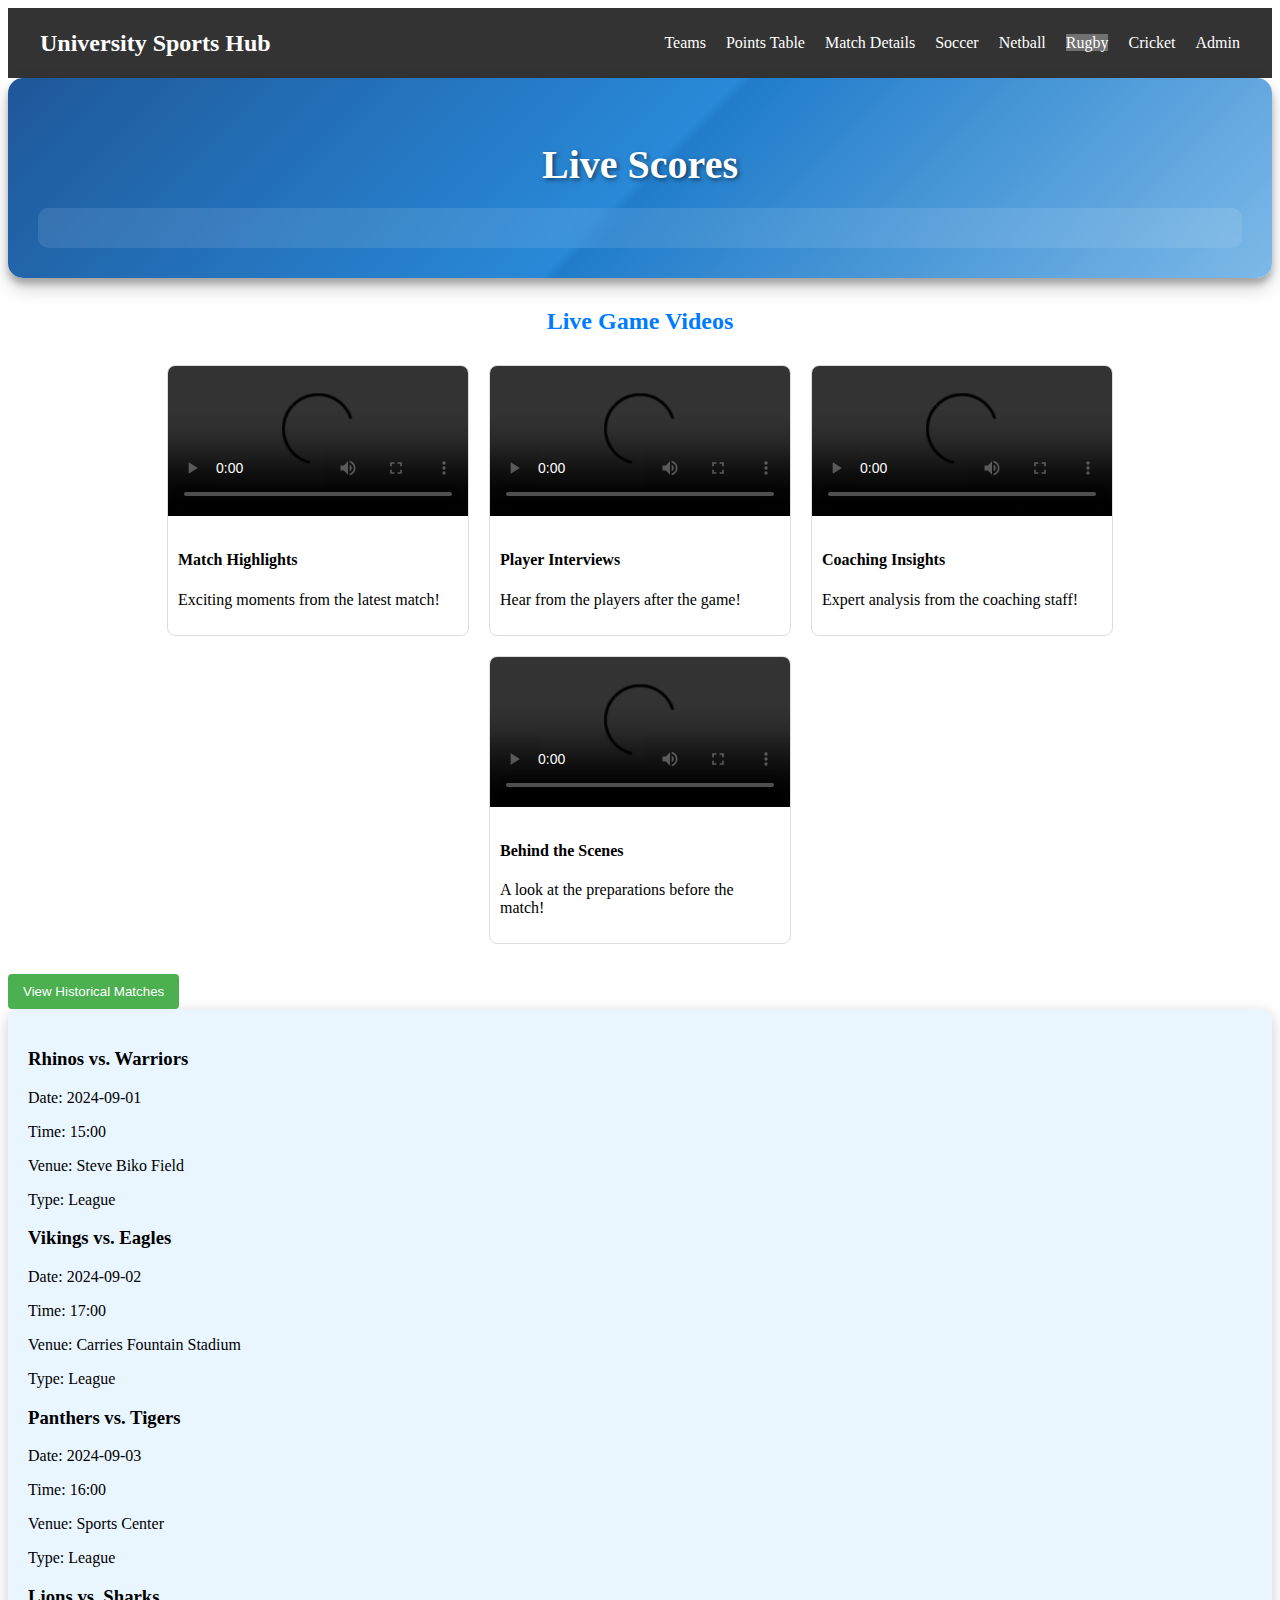
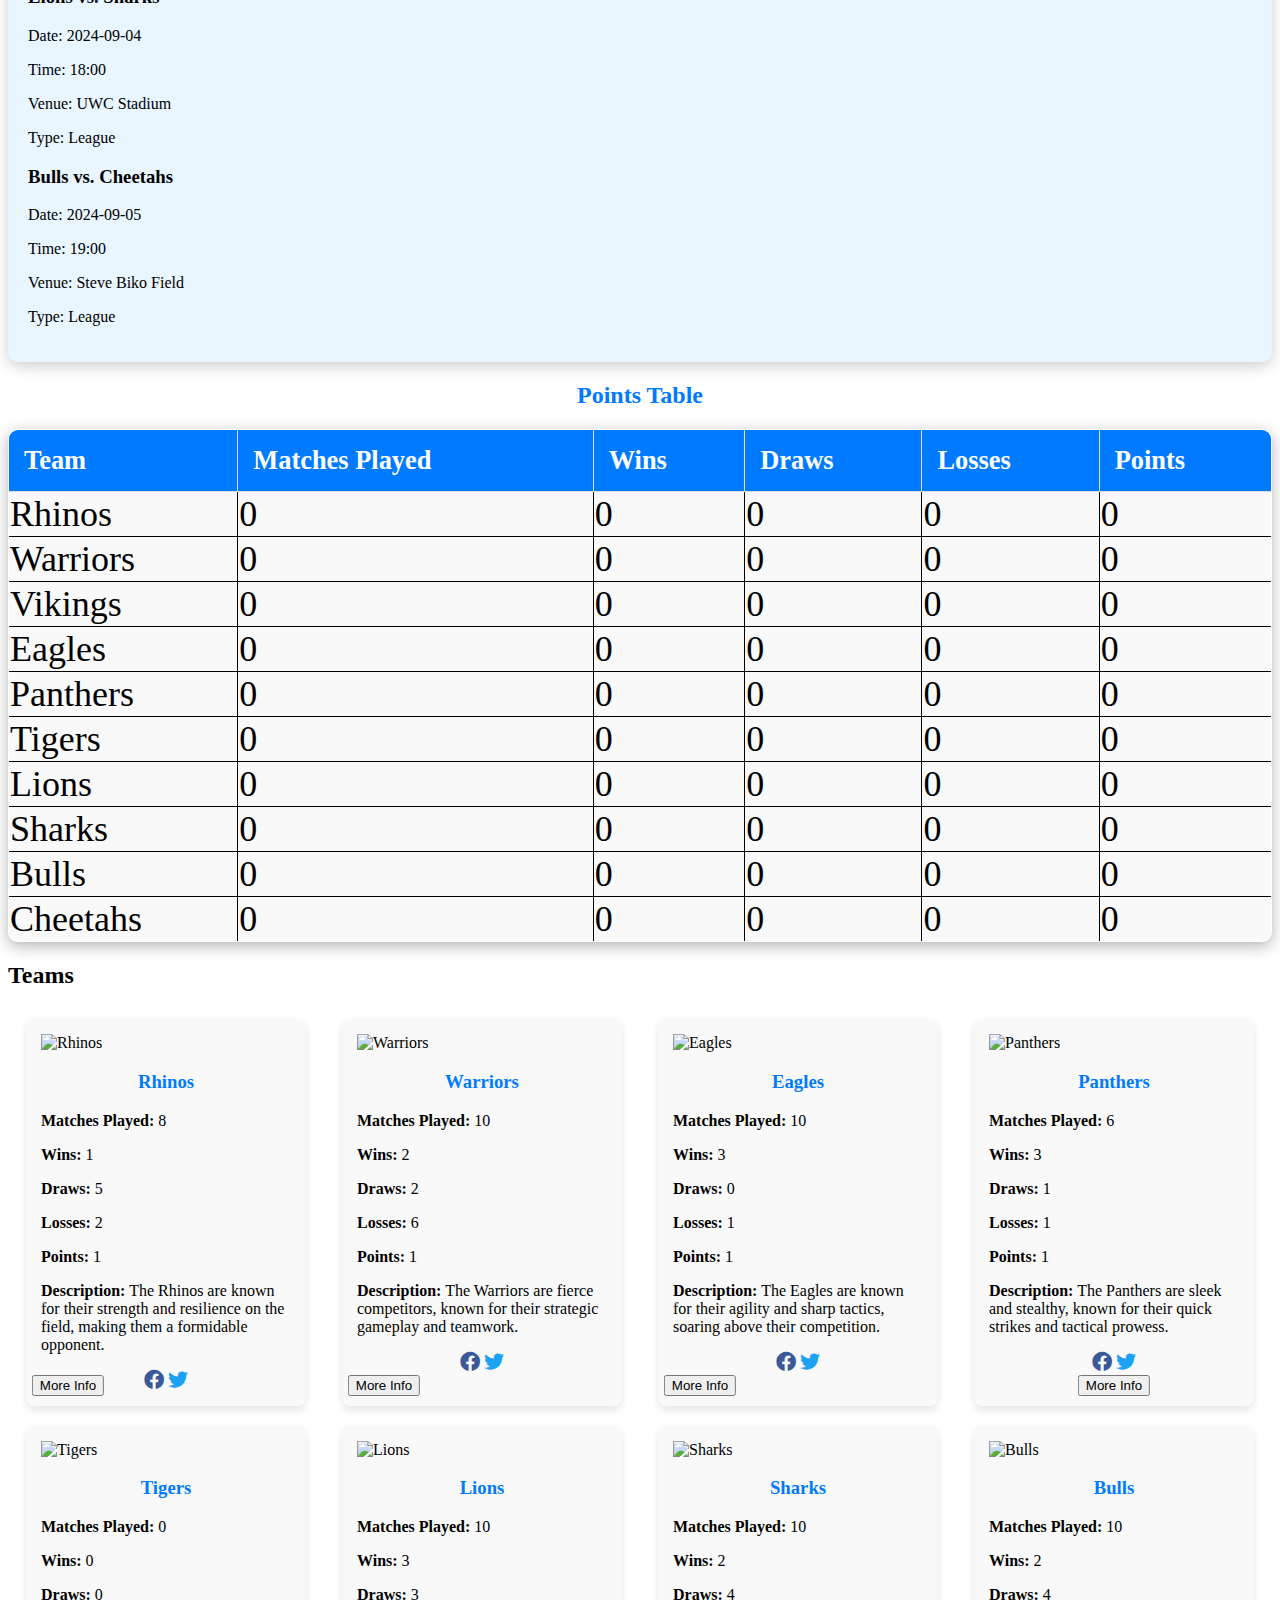
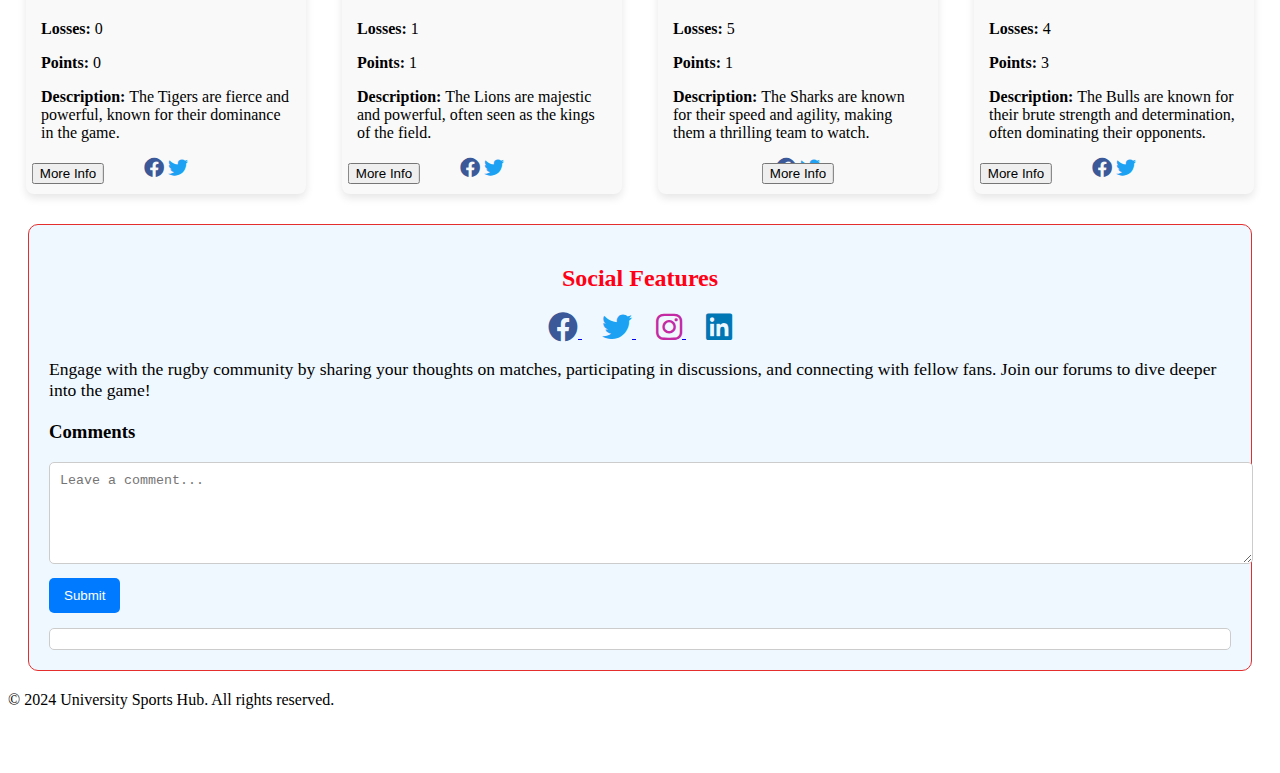
==== Index.html @ ce11a05a "Add files via upload" ====
<!DOCTYPE html>
<html lang="en">
<head>
    <meta charset="UTF-8">
    <meta name="viewport" content="width=device-width, initial-scale=1.0">
    <title>University Sports Hub - Rugby</title>
    <link rel="stylesheet" href="styles.css">
</head>
<body>
    
    <nav>
        <div class="nav-container">
            <div class="logo">
                <a href="index.html">University Sports Hub</a>
            </div>
            <ul class="nav-menu">
                <li><a href="#teams">Teams</a></li>
                <li><a href="#points-table">Points Table</a></li>
                <li><a href="#match-details">Match Details</a></li>
                
                <li><a href="Soccer.html">Soccer</a></li>
                <li><a href="netball.html">Netball</a></li>
                <li><a href="rugby.html" class="active">Rugby</a></li>
                <li><a href="cricket.html">Cricket</a></li>
                <li><a href="javascript:void(0);" onclick="document.getElementById('admin-modal').style.display='block';">Admin</a></li>
            </ul>
            <div class="menu-toggle" onclick="document.querySelector('.nav-menu').classList.toggle('active');">
                <span class="bar"></span>
                <span class="bar"></span>
                <span class="bar"></span>
            </div>
            <div class="nav-menu" style="display: none;">
                <li><a href="#teams">Teams</a></li>
                <li><a href="#points-table">Points Table</a></li>
                <li><a href="#match-details">Match Details</a></li>
                <li><a href="Soccer.html">Soccer</a></li>
                <li><a href="netball.html">Netball</a></li>
                <li><a href="rugby.html" class="active">Rugby</a></li>
                <li><a href="cricket.html">Cricket</a></li>
                <li><a href="javascript:void(0);" onclick="document.getElementById('admin-modal').style.display='block';">Admin</a></li>
            </div>
        </div>
    </nav>
    <div id="admin-modal" class="modal">
        <div class="modal-content">
            <span class="close" onclick="document.getElementById('admin-modal').style.display='none';">&times;</span>
            <div class="tab">
                <button class="tablinks active" onclick="openTab(event, 'Login')">Login</button>
                <button class="tablinks" onclick="openTab(event, 'Signup')">Sign Up</button>
            </div>

            <div id="Login" class="tabcontent" style="display: block;">
                <h3>Admin Login</h3>
                <form id="admin-login-form">
                    <label for="login-username">Username:</label>
                    <input type="text" id="login-username" required>
                    <label for="login-password">Password:</label>
                    <input type="password" id="login-password" required>
                    <button type="submit">Login</button>
                </form>
            </div>

            <div id="Signup" class="tabcontent">
                <h3>Admin Sign Up</h3>
                <form id="admin-signup-form">
                    <label for="signup-username">Username:</label>
                    <input type="text" id="signup-username" required>
                    <label for="signup-email">Email:</label>
                    <input type="email" id="signup-email" required>
                    <label for="signup-password">Password:</label>
                    <input type="password" id="signup-password" required>
                    <label for="signup-confirm-password">Confirm Password:</label>
                    <input type="password" id="signup-confirm-password" required>
                    <button type="submit">Sign Up</button>
                </form>
            </div>
        </div>
    </div>

   

    <section id="live-scores">
        <h2>Live Scores</h2>
        <div id="live-score-container">
            <!-- Live scores will be dynamically inserted here -->
        </div>
       
    </section>
<!-- Start Generation Here -->
<section id="live-game-videos" style="margin-top: 20px;">
    <h2 style="text-align: center; color: #007bff;">Live Game Videos</h2>
    <div id="video-container" style="display: flex; flex-wrap: wrap; justify-content: center;">
        <div class="video-card" style="margin: 10px; border: 1px solid #ddd; border-radius: 8px; overflow: hidden; width: 300px;">
            <video controls style="width: 100%;">
                <source src="path/to/live-game-video1.mp4" type="video/mp4">
                Your browser does not support the video tag.
            </video>
            <div class="video-description" style="padding: 10px;">
                <h4>Match Highlights</h4>
                <p>Exciting moments from the latest match!</p>
            </div>
        </div>
        <div class="video-card" style="margin: 10px; border: 1px solid #ddd; border-radius: 8px; overflow: hidden; width: 300px;">
            <video controls style="width: 100%;">
                <source src="path/to/live-game-video2.mp4" type="video/mp4">
                Your browser does not support the video tag.
            </video>
            <div class="video-description" style="padding: 10px;">
                <h4>Player Interviews</h4>
                <p>Hear from the players after the game!</p>
            </div>
        </div>
        <div class="video-card" style="margin: 10px; border: 1px solid #ddd; border-radius: 8px; overflow: hidden; width: 300px;">
            <video controls style="width: 100%;">
                <source src="path/to/live-game-video3.mp4" type="video/mp4">
                Your browser does not support the video tag.
            </video>
            <div class="video-description" style="padding: 10px;">
                <h4>Coaching Insights</h4>
                <p>Expert analysis from the coaching staff!</p>
            </div>
        </div>
        <div class="video-card" style="margin: 10px; border: 1px solid #ddd; border-radius: 8px; overflow: hidden; width: 300px;">
            <video controls style="width: 100%;">
                <source src="path/to/live-game-video4.mp4" type="video/mp4">
                Your browser does not support the video tag.
            </video>
            <div class="video-description" style="padding: 10px;">
                <h4>Behind the Scenes</h4>
                <p>A look at the preparations before the match!</p>
            </div>
        </div>
    </div>
</section>
<!-- End Generation Here -->

<div id="historical-matches-modal" class="modal">
    <div class="modal-content">
        <span class="close" onclick="document.getElementById('historical-matches-modal').style.display='none';">&times;</span>
        
        <div id="historical-matches-container" style="padding: 20px; background-color: #f9f9f9; border-radius: 8px; box-shadow: 0 4px 8px rgba(0, 0, 0, 0.1);">
            <h3 style="color: #007bff; text-align: center;">Historical Matches</h3>
            <div>
                <h3>Search Historical Matches</h3>
                <form id="search-historical-matches-form" onsubmit="searchHistoricalMatches(event)">
                    <label for="search-team-name">Team Name:</label>
                    <input type="text" id="search-team-name" placeholder="Enter Team Name">
                    
                    <label for="search-date">Date:</label>
                    <input type="date" id="search-date">
                    
                    <label for="search-location">Location:</label>
                    <input type="text" id="search-location" placeholder="Enter Location">
                    
                    <button type="submit">Search</button>
                </form>
            </div>

            <script>
                function searchHistoricalMatches(event) {
                    event.preventDefault();
                    const teamName = document.getElementById('search-team-name').value.toLowerCase();
                    const date = document.getElementById('search-date').value;
                    const location = document.getElementById('search-location').value.toLowerCase();
                    
                    const historicalMatches = JSON.parse(localStorage.getItem('rugbyHistoricalMatches')) || [];
                    const filteredMatches = historicalMatches.filter(match => {
                        return (!teamName || match.team1.toLowerCase().includes(teamName) || match.team2.toLowerCase().includes(teamName)) &&
                               (!date || match.date === date) &&
                               (!location || match.location.toLowerCase().includes(location));
                    });

                    displayFilteredMatches(filteredMatches);
                }

                function displayFilteredMatches(matches) {
                    const container = document.getElementById('historical-matches-container');
                    container.innerHTML = ''; // Clear previous results
                    if (matches.length === 0) {
                        container.innerHTML = '<p>No matches found.</p>';
                        return;
                    }
                    matches.forEach(match => {
                        const matchElement = document.createElement('div');
                        matchElement.innerHTML = `<p>${match.date}: ${match.team1} vs ${match.team2} at ${match.location}</p>`;
                        container.appendChild(matchElement);
                    });
                }
            </script>
            <button id="clear-history-button" class="btn btn-danger" style="margin-bottom: 15px;" onclick="clearHistory()">Clear History</button>
            <script>
                function clearHistory() {
                    localStorage.removeItem('rugbyHistoricalMatches');
                    document.getElementById('historical-matches-container').innerHTML = ''; // Clear displayed matches
                    alert('History cleared successfully!');
                }
            </script>
            <!-- Historical matches will be dynamically inserted here -->
        </div>
    </div>
</div>

<button id="view-historical-matches-button">View Historical Matches</button>
<div class="rugby-match-container" style="padding: 20px; background-color: #e9f5ff; border-radius: 10px; box-shadow: 0 4px 15px rgba(0, 0, 0, 0.2);">
    <h2 style="text-align: center; color: #007bff; margin-bottom: 20px;">Upcoming Matches</h2>
    <div class="slideshow-container" style="position: relative; max-width: 1050px; margin: auto;">
        <div class="match-slide fade">
            <div class="match-card" style="border: 2px solid #007bff; border-radius: 8px; padding: 15px; background-color: #f9f9f9; box-shadow: 0 4px 8px rgba(0, 0, 0, 0.1); width: 100%;">
                <h3 style="color: #007bff; text-align: center;">Match 1</h3>
                <p><strong>Teams:</strong> Rhinos vs Warriors</p>
                <p><strong>Date:</strong> 2024-09-01</p>
                <p><strong>Time:</strong> 15:00</p>
                <p><strong>Venue:</strong> Steve Biko Field</p>
                <p><strong>Type:</strong> League</p>
            </div>
        </div>

        <div class="match-slide fade">
            <div class="match-card" style="border: 2px solid #007bff; border-radius: 8px; padding: 15px; background-color: #f9f9f9; box-shadow: 0 4px 8px rgba(0, 0, 0, 0.1); width: 100%;">
                <h3 style="color: #007bff; text-align: center;">Match 2</h3>
                <p><strong>Teams:</strong> Vikings vs Eagles</p>
                <p><strong>Date:</strong> 2024-09-02</p>
                <p><strong>Time:</strong> 17:00</p>
                <p><strong>Venue:</strong> Carries Fountain Stadium</p>
                <p><strong>Type:</strong> League</p>
            </div>
        </div>

        <div class="match-slide fade">
            <div class="match-card" style="border: 2px solid #007bff; border-radius: 8px; padding: 15px; background-color: #f9f9f9; box-shadow: 0 4px 8px rgba(0, 0, 0, 0.1); width: 100%;">
                <h3 style="color: #007bff; text-align: center;">Match 3</h3>
                <p><strong>Teams:</strong> Panthers vs Tigers</p>
                <p><strong>Date:</strong> 2024-09-03</p>
                <p><strong>Time:</strong> 16:00</p>
                <p><strong>Venue:</strong> Sports Center</p>
                <p><strong>Type:</strong> League</p>
            </div>
        </div>

        <div class="match-slide fade">
            <div class="match-card" style="border: 2px solid #007bff; border-radius: 8px; padding: 15px; background-color: #f9f9f9; box-shadow: 0 4px 8px rgba(0, 0, 0, 0.1); width: 100%;">
                <h3 style="color: #007bff; text-align: center;">Match 4</h3>
                <p><strong>Teams:</strong> Lions vs Sharks</p>
                <p><strong>Date:</strong> 2024-09-04</p>
                <p><strong>Time:</strong> 18:00</p>
                <p><strong>Venue:</strong> UWC Stadium</p>
                <p><strong>Type:</strong> League</p>
            </div>
        </div>

        <a class="prev" onclick="plusSlides(-1)" style="position: absolute; left: -30px; top: 50%; transform: translateY(-50%); cursor: pointer; font-size: 24px; color: #007bff;">&#10094;</a>
        <a class="next" onclick="plusSlides(1)" style="position: absolute; right: -30px; top: 50%; transform: translateY(-50%); cursor: pointer; font-size: 24px; color: #007bff;">&#10095;</a>
    </div>

    <div style="text-align: center; margin-top: 20px;">
        <span class="dot" onclick="currentSlide(1)" style="cursor: pointer; height: 15px; width: 15px; margin: 0 2px; background-color: #bbb; border-radius: 50%; display: inline-block; transition: background-color 0.6s ease;"></span>
        <span class="dot" onclick="currentSlide(2)" style="cursor: pointer; height: 15px; width: 15px; margin: 0 2px; background-color: #bbb; border-radius: 50%; display: inline-block; transition: background-color 0.6s ease;"></span>
        <span class="dot" onclick="currentSlide(3)" style="cursor: pointer; height: 15px; width: 15px; margin: 0 2px; background-color: #bbb; border-radius: 50%; display: inline-block; transition: background-color 0.6s ease;"></span>
        <span class="dot" onclick="currentSlide(4)" style="cursor: pointer; height: 15px; width: 15px; margin: 0 2px; background-color: #bbb; border-radius: 50%; display: inline-block; transition: background-color 0.6s ease;"></span>
    </div>
</div>

<script>
let slideIndex = 1;
showSlides(slideIndex);

function plusSlides(n) {
    showSlides(slideIndex += n);
}

function currentSlide(n) {
    showSlides(slideIndex = n);
}

function showSlides(n) {
    let i;
    let slides = document.getElementsByClassName("match-slide");
    let dots = document.getElementsByClassName("dot");
    if (n > slides.length) {slideIndex = 1}
    if (n < 1) {slideIndex = slides.length}
    for (i = 0; i < slides.length; i++) {
        slides[i].style.display = "none";
    }
    for (i = 0; i < dots.length; i++) {
        dots[i].className = dots[i].className.replace(" active", "");
    }
    slides[slideIndex-1].style.display = "block";
    dots[slideIndex-1].className += " active";
}
</script>

<style>
.fade {
    animation-name: fade;
    animation-duration: 1.5s;
}

@keyframes fade {
    from {opacity: .4}
    to {opacity: 1}
}

.active, .dot:hover {
    background-color: #717171;
}
</style>
<section id="rugby-points-table">
    <h2 style="text-align: center; color: #007bff;">Points Table</h2>
    <table style="width: 100%; border-collapse: collapse; margin-top: 20px; box-shadow: 0 4px 15px rgba(0, 0, 0, 0.3); border-radius: 10px; overflow: hidden;">
        <thead style="background-color: #007bff; color: white;">
            <tr>
                <th style="padding: 15px; text-align: left; border: 1px solid #ddd; font-size: 1.1em;">Team</th>
                <th style="padding: 15px; text-align: left; border: 1px solid #ddd; font-size: 1.1em;">Matches Played</th>
                <th style="padding: 15px; text-align: left; border: 1px solid #ddd; font-size: 1.1em;">Wins</th>
                <th style="padding: 15px; text-align: left; border: 1px solid #ddd; font-size: 1.1em;">Draws</th>
                <th style="padding: 15px; text-align: left; border: 1px solid #ddd; font-size: 1.1em;">Losses</th>
                <th style="padding: 15px; text-align: left; border: 1px solid #ddd; font-size: 1.1em;">Points</th>
            </tr>
        </thead>
        <tbody id="rugby-points-tbody" style="background-color: #f9f9f9;">
            <!-- Dynamic content will be inserted here -->
        </tbody>
        <style>
            table, td, th {
              border: 1px solid black;
              font-size: 1.5em; /* Increased font size */
            }

            table {
              border-collapse: collapse;
              width: 100%;
            }

            th {
              text-align: left;
            }
        </style>
    </table>
</section>

<section id="rugby-teams">
    <h2>Teams</h2>
    <div class="rugby-team-container" style="display: flex; flex-wrap: wrap; justify-content: space-around;">
        <div class="team-card" style="border-radius: 8px; padding: 15px; background-color: #f9f9f9; box-shadow: 0 4px 8px rgba(0, 0, 0, 0.1); margin: 10px; width: 250px; transition: transform 0.2s; position: relative; overflow: hidden;">
            <img src="path/to/rhinos-image.jpg" alt="Rhinos" style="width: 100%; height: auto; display: block;">
            <h3 style="color: #007bff; text-align: center;">Rhinos</h3>
            <p><strong>Matches Played:</strong> <span id="rhinos-played">8</span></p>
            <p><strong>Wins:</strong> <span id="rhinos-wins">1</span></p>
            <p><strong>Draws:</strong> <span id="rhinos-draws">5</span></p>
            <p><strong>Losses:</strong> <span id="rhinos-losses">2</span></p>
            <p><strong>Points:</strong> <span id="rhinos-points">1</span></p>
            <p><strong>Description:</strong> The Rhinos are known for their strength and resilience on the field, making them a formidable opponent.</p>
            <div style="text-align: center;">
                <a href="https://www.facebook.com/rhinos" target="_blank"><i class="fab fa-facebook" style="font-size: 20px; color: #3b5998;"></i></a>
                <a href="https://www.twitter.com/rhinos" target="_blank"><i class="fab fa-twitter" style="font-size: 20px; color: #1da1f2;"></i></a>
            </div>
            <button onclick="showTeamInfo('Rhinos')" style="position: absolute; bottom: 10px; left: 15%; transform: translateX(-50%);">More Info</button>
        </div>
        <div class="team-card" style="border-radius: 8px; padding: 15px; background-color: #f9f9f9; box-shadow: 0 4px 8px rgba(0, 0, 0, 0.1); margin: 10px; width: 250px; transition: transform 0.2s; position: relative; overflow: hidden;">
            <img src="path/to/warriors-image.jpg" alt="Warriors" style="width: 100%; height: auto; display: block;">
            <h3 style="color: #007bff; text-align: center;">Warriors</h3>
            <p><strong>Matches Played:</strong> <span id="warriors-played">10</span></p>
            <p><strong>Wins:</strong> <span id="warriors-wins">2</span></p>
            <p><strong>Draws:</strong> <span id="warriors-draws">2</span></p>
            <p><strong>Losses:</strong> <span id="warriors-losses">6</span></p>
            <p><strong>Points:</strong> <span id="warriors-points">1</span></p>
            <p><strong>Description:</strong> The Warriors are fierce competitors, known for their strategic gameplay and teamwork.</p>
            <div style="text-align: center;">
                <a href="https://www.facebook.com/warriors" target="_blank"><i class="fab fa-facebook" style="font-size: 20px; color: #3b5998;"></i></a>
                <a href="https://www.twitter.com/warriors" target="_blank"><i class="fab fa-twitter" style="font-size: 20px; color: #1da1f2;"></i></a>
            </div>
            <button onclick="showTeamInfo('Warriors')" style="position: absolute; bottom: 10px; left: 15%; transform: translateX(-50%);">More Info</button>
        </div>
    
        <div class="team-card" style="border-radius: 8px; padding: 15px; background-color: #f9f9f9; box-shadow: 0 4px 8px rgba(0, 0, 0, 0.1); margin: 10px; width: 250px; transition: transform 0.2s; position: relative; overflow: hidden;">
            <img src="path/to/eagles-image.jpg" alt="Eagles" style="width: 100%; height: auto; display: block;">
            <h3 style="color: #007bff; text-align: center;">Eagles</h3>
            <p><strong>Matches Played:</strong> <span id="eagles-played">10</span></p>
            <p><strong>Wins:</strong> <span id="eagles-wins">3</span></p>
            <p><strong>Draws:</strong> <span id="eagles-draws">0</span></p>
            <p><strong>Losses:</strong> <span id="eagles-losses">1</span></p>
            <p><strong>Points:</strong> <span id="eagles-points">1</span></p>
            <p><strong>Description:</strong> The Eagles are known for their agility and sharp tactics, soaring above their competition.</p>
            <div style="text-align: center;">
                <a href="https://www.facebook.com/eagles" target="_blank"><i class="fab fa-facebook" style="font-size: 20px; color: #3b5998;"></i></a>
                <a href="https://www.twitter.com/eagles" target="_blank"><i class="fab fa-twitter" style="font-size: 20px; color: #1da1f2;"></i></a>
            </div>
            <button onclick="showTeamInfo('Eagles')" style="position: absolute; bottom: 10px; left: 15%; transform: translateX(-50%);">More Info</button>
        </div>
        <div class="team-card" style="border-radius: 8px; padding: 15px; background-color: #f9f9f9; box-shadow: 0 4px 8px rgba(0, 0, 0, 0.1); margin: 10px; width: 250px; transition: transform 0.2s; position: relative; overflow: hidden;">
            <img src="path/to/panthers-image.jpg" alt="Panthers" style="width: 100%; height: auto; display: block;">
            <h3 style="color: #007bff; text-align: center;">Panthers</h3>
            <p><strong>Matches Played:</strong> <span id="panthers-played">6</span></p>
            <p><strong>Wins:</strong> <span id="panthers-wins">3</span></p>
            <p><strong>Draws:</strong> <span id="panthers-draws">1</span></p>
            <p><strong>Losses:</strong> <span id="panthers-losses">1</span></p>
            <p><strong>Points:</strong> <span id="panthers-points">1</span></p>
            <p><strong>Description:</strong> The Panthers are sleek and stealthy, known for their quick strikes and tactical prowess.</p>
            <div style="text-align: center;">
                <a href="https://www.facebook.com/panthers" target="_blank"><i class="fab fa-facebook" style="font-size: 20px; color: #3b5998;"></i></a>
                <a href="https://www.twitter.com/panthers" target="_blank"><i class="fab fa-twitter" style="font-size: 20px; color: #1da1f2;"></i></a>
            </div>
            <button onclick="showTeamInfo('Panthers')" style="position: absolute; bottom: 10px; left: 50%; transform: translateX(-50%);">More Info</button>
        </div>
        <div class="team-card" style="border-radius: 8px; padding: 15px; background-color: #f9f9f9; box-shadow: 0 4px 8px rgba(0, 0, 0, 0.1); margin: 10px; width: 250px; transition: transform 0.2s; position: relative; overflow: hidden;">
            <img src="path/to/tigers-image.jpg" alt="Tigers" style="width: 100%; height: auto; display: block;">
            <h3 style="color: #007bff; text-align: center;">Tigers</h3>
            <p><strong>Matches Played:</strong> <span id="tigers-played">0</span></p>
            <p><strong>Wins:</strong> <span id="tigers-wins">0</span></p>
            <p><strong>Draws:</strong> <span id="tigers-draws">0</span></p>
            <p><strong>Losses:</strong> <span id="tigers-losses">0</span></p>
            <p><strong>Points:</strong> <span id="tigers-points">0</span></p>
            <p><strong>Description:</strong> The Tigers are fierce and powerful, known for their dominance in the game.</p>
            <div style="text-align: center;">
                <a href="https://www.facebook.com/tigers" target="_blank"><i class="fab fa-facebook" style="font-size: 20px; color: #3b5998;"></i></a>
                <a href="https://www.twitter.com/tigers" target="_blank"><i class="fab fa-twitter" style="font-size: 20px; color: #1da1f2;"></i></a>
            </div>
            <button onclick="showTeamInfo('Tigers')" style="position: absolute; bottom: 10px; left: 15%; transform: translateX(-50%);">More Info</button>
        </div>
        <div class="team-card" style="border-radius: 8px; padding: 15px; background-color: #f9f9f9; box-shadow: 0 4px 8px rgba(0, 0, 0, 0.1); margin: 10px; width: 250px; transition: transform 0.2s; position: relative; overflow: hidden;">
            <img src="path/to/lions-image.jpg" alt="Lions" style="width: 100%; height: auto; display: block;">
            <h3 style="color: #007bff; text-align: center;">Lions</h3>
            <p><strong>Matches Played:</strong> <span id="lions-played">10</span></p>
            <p><strong>Wins:</strong> <span id="lions-wins">3</span></p>
            <p><strong>Draws:</strong> <span id="lions-draws">3</span></p>
            <p><strong>Losses:</strong> <span id="lions-losses">1</span></p>
            <p><strong>Points:</strong> <span id="lions-points">1</span></p>
            <p><strong>Description:</strong> The Lions are majestic and powerful, often seen as the kings of the field.</p>
            <div style="text-align: center;">
                <a href="https://www.facebook.com/lions" target="_blank"><i class="fab fa-facebook" style="font-size: 20px; color: #3b5998;"></i></a>
                <a href="https://www.twitter.com/lions" target="_blank"><i class="fab fa-twitter" style="font-size: 20px; color: #1da1f2;"></i></a>
            </div>
            <button onclick="showTeamInfo('Lions')" style="position: absolute; bottom: 10px; left: 15%; transform: translateX(-50%);">More Info</button>
        </div>
        <div class="team-card" style="border-radius: 8px; padding: 15px; background-color: #f9f9f9; box-shadow: 0 4px 8px rgba(0, 0, 0, 0.1); margin: 10px; width: 250px; transition: transform 0.2s; position: relative; overflow: hidden;">
            <img src="path/to/sharks-image.jpg" alt="Sharks" style="width: 100%; height: auto; display: block;">
            <h3 style="color: #007bff; text-align: center;">Sharks</h3>
            <p><strong>Matches Played:</strong> <span id="sharks-played">10</span></p>
            <p><strong>Wins:</strong> <span id="sharks-wins">2</span></p>
            <p><strong>Draws:</strong> <span id="sharks-draws">4</span></p>
            <p><strong>Losses:</strong> <span id="sharks-losses">5</span></p>
            <p><strong>Points:</strong> <span id="sharks-points">1</span></p>
            <p><strong>Description:</strong> The Sharks are known for their speed and agility, making them a thrilling team to watch.</p>
            <div style="text-align: center;">
                <a href="https://www.facebook.com/sharks" target="_blank"><i class="fab fa-facebook" style="font-size: 20px; color: #3b5998;"></i></a>
                <a href="https://www.twitter.com/sharks" target="_blank"><i class="fab fa-twitter" style="font-size: 20px; color: #1da1f2;"></i></a>
            </div>
            <button onclick="showTeamInfo('Sharks')" style="position: absolute; bottom: 10px; left: 50%; transform: translateX(-50%);">More Info</button>
        </div>
        <div class="team-card" style="border-radius: 8px; padding: 15px; background-color: #f9f9f9; box-shadow: 0 4px 8px rgba(0, 0, 0, 0.1); margin: 10px; width: 250px; transition: transform 0.2s; position: relative; overflow: hidden;">
            <img src="path/to/bulls-image.jpg" alt="Bulls" style="width: 100%; height: auto; display: block;">
            <h3 style="color: #007bff; text-align: center;">Bulls</h3>
            <p><strong>Matches Played:</strong> <span id="bulls-played">10</span></p>
            <p><strong>Wins:</strong> <span id="bulls-wins">2</span></p>
            <p><strong>Draws:</strong> <span id="bulls-draws">4</span></p>
            <p><strong>Losses:</strong> <span id="bulls-losses">4</span></p>
            <p><strong>Points:</strong> <span id="bulls-points">3</span></p>
            <p><strong>Description:</strong> The Bulls are known for their brute strength and determination, often dominating their opponents.</p>
            <div style="text-align: center;">
                <a href="https://www.facebook.com/bulls" target="_blank"><i class="fab fa-facebook" style="font-size: 20px; color: #3b5998;"></i></a>
                <a href="https://www.twitter.com/bulls" target="_blank"><i class="fab fa-twitter" style="font-size: 20px; color: #1da1f2;"></i></a>
            </div>
            <button onclick="showTeamInfo('Bulls')" style="position: absolute; bottom: 10px; left: 15%; transform: translateX(-50%);">More Info</button>
        </div>
    
</section>

<section id="social-features" style="margin: 20px; padding: 20px; border: 1px solid #e42d2d; border-radius: 10px; background-color: #f0f8ff;">
    <h2 style="color: #ff0015; text-align: center;">Social Features</h2>
    <div style="text-align: center; margin-top: 10px;">
        <a href="https://www.facebook.com" target="_blank" style="margin: 0 10px;">
            <i class="fab fa-facebook" style="font-size: 30px; color: #3b5998;"></i>
        </a>
        <a href="https://www.twitter.com" target="_blank" style="margin: 0 10px;">
            <i class="fab fa-twitter" style="font-size: 30px; color: #1da1f2;"></i>
        </a>
        <a href="https://www.instagram.com" target="_blank" style="margin: 0 10px;">
            <i class="fab fa-instagram" style="font-size: 30px; color: #c32aa3;"></i>
        </a>
        <a href="https://www.linkedin.com" target="_blank" style="margin: 0 10px;">
            <i class="fab fa-linkedin" style="font-size: 30px; color: #0077b5;"></i>
        </a>
    </div>
    <p style="font-size: 1.1em;">Engage with the rugby community by sharing your thoughts on matches, participating in discussions, and connecting with fellow fans. Join our forums to dive deeper into the game!</p>
   
    <div id="comment-section" style="margin-top: 20px;">
        <h3 style="color: #000000;">Comments</h3>
        <textarea id="comment-input" placeholder="Leave a comment..." style="width: 100%; height: 80px; border-radius: 5px; border: 1px solid #ccc; padding: 10px;"></textarea>
        <button id="submit-comment" style="margin-top: 10px; padding: 10px 15px; border: none; border-radius: 5px; background-color: #007bff; color: white; cursor: pointer;">Submit</button>
        <div id="comments-list" style="margin-top: 15px; max-height: 200px; overflow-y: auto; border: 1px solid #ccc; border-radius: 5px; padding: 10px; background-color: #fff;"></div>
    </div>
</section>

<link rel="stylesheet" href="https://cdnjs.cloudflare.com/ajax/libs/font-awesome/6.0.0-beta3/css/all.min.css">

<script>
    document.getElementById('submit-comment').addEventListener('click', function() {
        const commentInput = document.getElementById('comment-input');
        const commentsList = document.getElementById('comments-list');
        
        if (commentInput.value.trim() !== '') {
            const newComment = document.createElement('div');
            newComment.textContent = commentInput.value;
            newComment.style.borderBottom = '1px solid #ccc';
            newComment.style.padding = '5px 0';
            commentsList.appendChild(newComment);
            commentInput.value = ''; // Clear the input
        } else {
            alert('Please enter a comment before submitting.');
        }
    });
</script>

<script>
    function showTeamInfo(teamName) {
        const played = document.getElementById(teamName.toLowerCase() + '-played').innerText;
        const wins = document.getElementById(teamName.toLowerCase() + '-wins').innerText;
        const draws = document.getElementById(teamName.toLowerCase() + '-draws').innerText;
        const losses = document.getElementById(teamName.toLowerCase() + '-losses').innerText;
        const points = document.getElementById(teamName.toLowerCase() + '-points').innerText;
        alert(`${teamName} Team Info: Matches Played: ${played}, Wins: ${wins}, Draws: ${draws}, Losses: ${losses}, Points: ${points}`);
    }
</script>

<footer>
    <p>&copy; 2024 University Sports Hub. All rights reserved.</p>
</footer>

<section id="live-scores-update" style="margin: 20px; padding: 20px; border: 1px solid #007bff; border-radius: 10px; background-color: #f0f8ff; display: none;">
    <h2 style="color: #007bff; text-align: center;">Update Current Live Scores</h2>
    <div class="input-scores">
        <div class="team-input">
            <label for="team1-select">Team 1:</label>
            <select id="team1-select" required>
                <option value="">Select Team 1</option>
                <option value="Rhinos">Rhinos</option>
                <option value="Warriors">Warriors</option>
                <option value="Vikings">Vikings</option>
                <option value="Eagles">Eagles</option>
                <option value="Panthers">Panthers</option>
                <option value="Tigers">Tigers</option>
                <option value="Lions">Lions</option>
                <option value="Sharks">Sharks</option>
                <option value="Bulls">Bulls</option>
                <option value="Cheetahs">Cheetahs</option>
            </select>
            <label for="team1-score">Team 1 Score:</label>
            <input type="number" id="team1-score" min="0" placeholder="Enter Team 1 Score">
        </div>
        <div class="team-input">
            <label for="team2-select">Team 2:</label>
            <select id="team2-select" required>
                <option value="">Select Team 2</option>
                <option value="Rhinos">Rhinos</option>
                <option value="Warriors">Warriors</option>
                <option value="Vikings">Vikings</option>
                <option value="Eagles">Eagles</option>
                <option value="Panthers">Panthers</option>
                <option value="Tigers">Tigers</option>
                <option value="Lions">Lions</option>
                <option value="Sharks">Sharks</option>
                <option value="Bulls">Bulls</option>
                <option value="Cheetahs">Cheetahs</option>
            </select>
            <label for="team2-score">Team 2 Score:</label>
            <input type="number" id="team2-score" min="0" placeholder="Enter Team 2 Score">
        </div>
        <div class="match-info">
            <label for="match-time">Match Time:</label>
            <input type="time" id="match-time" required>
            <label for="match-location">Match Location:</label>
            <select id="match-location" required>
                <option value="Steve Biko Field">Steve Biko Field</option>
                <option value="Carries Fountain Stadium">Carries Fountain Stadium</option>
                <option value="Sports Center">Sports Center</option>
                <option value="UWC Stadium">UWC Stadium</option>
            </select>
            <label for="match-status">Match Status:</label>
            <select id="match-status" required>
                <option value="Full Time">Full Time</option>
                <option value="Half Time">Half Time</option>
            </select>
        </div>
        
        <button id="update-live-scores-button" onclick="updateLiveScores()">Update Live Scores</button>
    </div>
</section>
<section id="update-points" class="admin-section" style="display: none;">
    <h2>Update Points</h2>
    <form id="result-form">
        <div class="form-row">
            <div class="form-group">
                <label for="rugby-team1">Team 1:</label>
                <select id="rugby-team1" required></select>
            </div>
            <div class="form-group">
                <label for="rugby-team1-score">Team 1 Score:</label>
                <input type="number" id="rugby-team1-score" min="0" required>
            </div>
        </div>
        <div class="form-row">
            <div class="form-group">
                <label for="rugby-team2">Team 2:</label>
                <select id="rugby-team2" required></select>
            </div>
            <div class="form-group">
                <label for="rugby-team2-score">Team 2 Score:</label>
                <input type="number" id="rugby-team2-score" min="0" required>
            </div>
        </div>
        <div class="button-group">
            <button type="button" id="rugby-update-button" class="btn btn-primary">Update Points</button>
            <button type="button" id="rugby-reset-button" class="btn btn-secondary">Reset to Zero</button>
        </div>
    </form>
</section>

<section id="rugby-match-details" class="admin-section" style="display: none;">
    <h2>Update Upcoming Matches</h2>
    <div>
        <label for="rugby-match-selector">Select Match:</label>
        <select id="rugby-match-selector"></select>
    </div>
    <div>
        <label for="rugby-kickoff-date">Kickoff Date:</label>
        <input type="date" id="rugby-kickoff-date">
        
        <label for="rugby-kickoff-time">Kickoff Time:</label>
        <input type="time" id="rugby-kickoff-time">
        
        <label for="rugby-venue">Venue:</label>
        <select id="rugby-venue">
            <option value="Steve Biko Field">Steve Biko Field</option>
            <option value="Carries Fountain Stadium">Carries Fountain Stadium</option>
            <option value="Sports Center">Sports Center</option>
            <option value="UWC Stadium">UWC Stadium</option>
        </select>
        
        <label for="rugby-match-type">Match Type:</label>
        <select id="rugby-match-type">
            <option value="League">League</option>
            <option value="Friendly">Friendly</option>
            <option value="Indoors">Indoors</option>
        </select>
        
        <button type="button" id="rugby-update-match-button" class="btn btn-primary">Update Match Details</button>
    </div>
    
</section>
<section id="team-management" class="admin-section" style="display: none;">
     <h2>Update Player Information</h2>
    <form id="player-update-form" style="margin-top: 20px;">
        <div class="form-row" style="display: flex; justify-content: space-between; margin-bottom: 15px;">
            <div class="form-group" style="flex: 1; margin-right: 10px;">
                <label for="player-name">Player Name:</label>
                <input type="text" id="player-name" required style="width: 100%; padding: 8px; border-radius: 4px; border: 1px solid #ccc;">
            </div>
            <div class="form-group" style="flex: 1;">
                <label for="player-address">Address:</label>
                <input type="text" id="player-address" required style="width: 100%; padding: 8px; border-radius: 4px; border: 1px solid #ccc;">
            </div>
        </div>
        <div class="form-row" style="display: flex; justify-content: space-between; margin-bottom: 15px;">
            <div class="form-group" style="flex: 1; margin-right: 10px;">
                <label for="player-email">Email:</label>
                <input type="email" id="player-email" required style="width: 100%; padding: 8px; border-radius: 4px; border: 1px solid #ccc;">
            </div>
            <div class="form-group" style="flex: 1;">
                <label for="player-phone">Phone Number:</label>
                <input type="tel" id="player-phone" required style="width: 100%; padding: 8px; border-radius: 4px; border: 1px solid #ccc;">
            </div>
        </div>
        <div class="form-row" style="display: flex; justify-content: space-between; margin-bottom: 15px;">
            <div class="form-group" style="flex: 1; margin-right: 10px;">
                <label for="player-jersey-number">Jersey Number:</label>
                <input type="number" id="player-jersey-number" min="0" required style="width: 100%; padding: 8px; border-radius: 4px; border: 1px solid #ccc;">
            </div>
            <div class="form-group" style="flex: 1;">
                <label for="player-id-number">ID Number:</label>
                <input type="text" id="player-id-number" required style="width: 100%; padding: 8px; border-radius: 4px; border: 1px solid #ccc;">
            </div>
        </div>
        <div class="form-row" style="display: flex; justify-content: space-between; margin-bottom: 15px;">
            <div class="form-group" style="flex: 1; margin-right: 10px;">
                <label for="player-age">Age:</label>
                <input type="number" id="player-age" min="0" required style="width: 100%; padding: 8px; border-radius: 4px; border: 1px solid #ccc;">
            </div>
            <div class="form-group" style="flex: 1;">
                <label for="player-position">Position:</label>
                <select id="player-position" required style="width: 100%; padding: 8px; border-radius: 4px; border: 1px solid #ccc;">
                    <option value="" disabled selected>Select Position</option>
                    <option value="Forward">Forward</option>
                    <option value="Back">Back</option>
                    <option value="Hooker">Hooker</option>
                    <option value="Prop">Prop</option>
                    <option value="Lock">Lock</option>
                    <option value="Flanker">Flanker</option>
                    <option value="Fullback">Fullback</option>
                    <option value="Wing">Wing</option>
                </select>
            </div>
        </div>
        <div class="button-group" style="margin-top: 10px;">
            <button type="button" id="update-player-button" class="btn btn-primary" style="padding: 10px 15px; border: none; border-radius: 4px; background-color: #007bff; color: white; cursor: pointer;">Update Player</button>
        </div>
    </form>
    <div id="player-list" style="margin-top: 20px;">
        <h3>Current Players</h3>
        <table id="players-container" style="width: 100%; border-collapse: collapse;">
            <thead>
                <tr>
                    <th>Player Name</th>
                    <th>ID Number</th>
                    <th>Address</th>
                    <th>Age</th>
                    <th>Position</th>
                    <th>Email</th>
                    <th>Phone Number</th>
                    <th>Jersey Number</th>
                    
                    <th>Actions</th>
                </tr>
            </thead>
            <tbody id="players-list">
                <!-- Player rows will be dynamically inserted here -->
            </tbody>
        </table>
    </div>
    
    <h2>Team Management</h2>
    <form id="team-management-form">
        <div class="form-row">
            <div class="form-group">
                <label for="team-name">Team Name:</label>
                <input type="text" id="team-name" required>
            </div>
            <div class="form-group">
                <label for="team-coach">Coach Name:</label>
                <input type="text" id="team-coach" required>
            </div>
        </div>
        <div class="form-row">
            <div class="form-group">
                <label for="team-players">Captain Player:</label>
                <input type="text" id="team-players" required>
            </div>
            <div class="form-group">
                <label for="team-division">Division:</label>
                <select id="team-division" required>
                    <option value="Senior">Senior</option>
                    <option value="Junior">Junior</option>
                    <option value="Youth">Youth</option>
                </select>
            </div>
        </div>
        <div class="button-group">
            <button type="button" id="add-team-button" class="btn btn-primary">Add Team</button>
           
        </div>
    </form>
    <div id="team-list" style="margin-top: 20px;">
        <h3>Current Teams</h3>
        <table id="teams-container" style="width: 100%; border-collapse: collapse;">
            <thead>
                <tr>
                    <th>Team Name</th>
                    <th>Coach</th>
                    <th>Division</th>
                    <th>Players</th>
                    <th>Actions</th>
                </tr>
            </thead>
            <tbody id="teams-list">
                <!-- Team rows will be dynamically inserted here -->
            </tbody>
        </table>
    </div>
</section>
   
    <script>
        const players = [];

        document.getElementById('update-player-button').addEventListener('click', function() {
            const playerName = document.getElementById('player-name').value;
            const playerAddress = document.getElementById('player-address').value;
            const playerIdNumber = document.getElementById('player-id-number').value;
            const playerAge = document.getElementById('player-age').value;
            const playerPosition = document.getElementById('player-position').value;
            const playerEmail = document.getElementById('player-email').value;
            const playerPhone = document.getElementById('player-phone').value;
            const playerJerseyNumber = document.getElementById('player-jersey-number').value;
           

            if (playerName && playerAddress && playerAge && playerPosition) {
                const player = {
                    name: playerName,
                    address: playerAddress,
                    age: playerAge,
                    position: playerPosition,
                    email: playerEmail,
                    phone: playerPhone,
                    jerseyNumber: playerJerseyNumber,
                    idNumber: playerIdNumber
                };
                players.push(player);
                updatePlayerList();
                clearPlayerForm();
            } else {
                alert('Please fill in all fields.');
            }
        });

        function updatePlayerList() {
            const playersContainer = document.getElementById('players-container');
            playersContainer.innerHTML = '';

            const table = document.createElement('table');
            table.style.width = '100%';
            table.style.borderCollapse = 'collapse';
            table.style.fontSize = '0.9em'; // Set font size to be smaller
            table.innerHTML = `
                <thead>
                    <tr>
                        <th style="border: 1px solid #ddd; padding: 8px;">Player Name</th>
                        <th style="border: 1px solid #ddd; padding: 8px;">Address</th>
                         <th style="border: 1px solid #ddd; padding: 8px;">ID Number</th>
                        <th style="border: 1px solid #ddd; padding: 8px;">Age</th>
                        <th style="border: 1px solid #ddd; padding: 8px;">Position</th>
                        <th style="border: 1px solid #ddd; padding: 8px;">Actions</th>
                        <th style="border: 1px solid #ddd; padding: 8px;">Email</th>
                        <th style="border: 1px solid #ddd; padding: 8px;">Phone Number</th>
                        <th style="border: 1px solid #ddd; padding: 8px;">Jersey Number</th>
                     <th style="border: 1px solid #ddd; padding: 8px;">ID Number</th>
                    </tr>
                </thead>
                <tbody id="players-list">
                </tbody>
            `;
            playersContainer.appendChild(table);

            const playersList = document.getElementById('players-list');
            playersList.innerHTML = ''; // Clear existing rows before adding new ones
            players.forEach(player => {
                const row = document.createElement('tr');
                row.innerHTML = `
                    <td style="border: 1px solid #ddd; padding: 8px;">${player.name}</td>
                    <td style="border: 1px solid #ddd; padding: 8px;">${player.address}</td>
                    <td style="border: 1px solid #ddd; padding: 8px;">${player.age}</td>
                      <td style="border: 1px solid #ddd; padding: 8px;">${player.idNumber}</td>
                    <td style="border: 1px solid #ddd; padding: 8px;">${player.position}</td>
                    <td style="border: 1px solid #ddd; padding: 8px;">${player.email}</td>
                    <td style="border: 1px solid #ddd; padding: 8px;">${player.phone}</td>
                    <td style="border: 1px solid #ddd; padding: 8px;">${player.jerseyNumber}</td>
                  
                    <td style="border: 1px solid #ddd; padding: 8px;">
                        <button onclick="editPlayer('${player.name}')" style="background-color: #007bff; color: white; border: none; padding: 5px 10px; border-radius: 5px; cursor: pointer; font-size: 0.8em;" title="Edit Player">Edit</button>
                        <button onclick="removePlayer('${player.name}')" style="background-color: #dc3545; color: white; border: none; padding: 5px 10px; border-radius: 5px; cursor: pointer; font-size: 0.8em;" title="Remove Player">Remove</button>
                    </td>
                `;
                playersList.appendChild(row);
            });
        }

        function clearPlayerForm() {
            document.getElementById('player-name').value = '';
            document.getElementById('player-address').value = '';
            document.getElementById('player-age').value = '';
            document.getElementById('player-position').value = '';
            document.getElementById('player-email').value = '';
            document.getElementById('player-phone').value = '';
            document.getElementById('player-jersey-number').value = '';
            document.getElementById('player-id-number').value = '';
        }

        function editPlayer(playerName) {
            const player = players.find(p => p.name === playerName);
            if (player) {
                document.getElementById('player-name').value = player.name;
                document.getElementById('player-address').value = player.address;
                document.getElementById('player-age').value = player.age;
                document.getElementById('player-position').value = player.position;
                document.getElementById('player-email').value = player.email;
                document.getElementById('player-phone').value = player.phone;
                document.getElementById('player-jersey-number').value = player.jerseyNumber;
                document.getElementById('player-id-number').value = player.idNumber;
            }
        }

        function removePlayer(playerName) {
            const playerIndex = players.findIndex(p => p.name === playerName);
            if (playerIndex > -1) {
                players.splice(playerIndex, 1);
                updatePlayerList();
            }
        }
    </script>


<script>
    const teams = [];

    document.getElementById('add-team-button').addEventListener('click', function() {
        const teamName = document.getElementById('team-name').value;
        const coachName = document.getElementById('team-coach').value;
        const players = document.getElementById('team-players').value.split(',').map(player => player.trim());
        const division = document.getElementById('team-division').value;
        

        if (teamName && coachName && players.length > 0) {
            const team = {
                name: teamName,
                coach: coachName,
                players: players,
                division: division
            };
            teams.push(team);
            updateTeamList();
            clearForm();
        } else {
            alert('Please fill in all fields.');
        }
    });

    document.getElementById('remove-team-button').addEventListener('click', function() {
        const teamName = document.getElementById('team-name').value;
        const teamIndex = teams.findIndex(team => team.name === teamName);
        if (teamIndex > -1) {
            teams.splice(teamIndex, 1);
            updateTeamList();
            clearForm();
        } else {
            alert('Team not found.');
        }
    });

    function updateTeamList() {
        const teamsContainer = document.getElementById('teams-container');
        teamsContainer.innerHTML = '';

        const table = document.createElement('table');
        table.style.width = '100%';
        table.style.borderCollapse = 'collapse';
        table.style.fontSize = '0.9em'; // Set font size to be smaller
        table.innerHTML = `
            <thead>
                <tr>
                    <th style="border: 1px solid #ddd; padding: 8px;">Team Name</th>
                    <th style="border: 1px solid #ddd; padding: 8px;">Coach</th>
                    <th style="border: 1px solid #ddd; padding: 8px;">Division</th>
                    <th style="border: 1px solid #ddd; padding: 8px;">Players</th>
                    <th style="border: 1px solid #ddd; padding: 8px;">Actions</th>
                </tr>
            </thead>
            <tbody id="teams-list">
            </tbody>
        `;
        teamsContainer.appendChild(table);

        const teamsList = document.getElementById('teams-list');
        teamsList.innerHTML = ''; // Clear existing rows before adding new ones
        teams.forEach(team => {
            const row = document.createElement('tr');
            row.innerHTML = `
                <td style="border: 1px solid #ddd; padding: 8px;">${team.name}</td>
                <td style="border: 1px solid #ddd; padding: 8px;">${team.coach}</td>
                <td style="border: 1px solid #ddd; padding: 8px;">${team.division}</td>
                <td style="border: 1px solid #ddd; padding: 8px;">${team.players.join(', ')}</td>
                <td style="border: 1px solid #ddd; padding: 8px;">
                    <button onclick="editTeam('${team.name}')" style="background-color: #007bff; color: white; border: none; padding: 5px 10px; border-radius: 5px; cursor: pointer; font-size: 0.8em;" title="Edit Team">Edit</button>
                    <button onclick="removeTeam('${team.name}')" style="background-color: #dc3545; color: white; border: none; padding: 5px 10px; border-radius: 5px; cursor: pointer; font-size: 0.8em;" title="Remove Team">Remove</button>
                </td>
            `;
            teamsList.appendChild(row);
        });

        // Save teams to localStorage to persist data even after closing the browser
        localStorage.setItem('teams', JSON.stringify(teams));
    }

    // Load teams from localStorage when the page is loaded
    window.onload = function() {
        const savedTeams = JSON.parse(localStorage.getItem('teams'));
        if (savedTeams) {
            teams.push(...savedTeams);
            updateTeamList();
        }
    };

    function clearForm() {
        document.getElementById('team-name').value = '';
        document.getElementById('team-coach').value = '';
        document.getElementById('team-players').value = '';
        document.getElementById('team-division').value = 'Senior';
    }

    function editTeam(teamName) {
        const team = teams.find(t => t.name === teamName);
        if (team) {
            document.getElementById('team-name').value = team.name;
            document.getElementById('team-coach').value = team.coach;
            document.getElementById('team-players').value = team.players.join(', ');
            document.getElementById('team-division').value = team.division;
        }
    }

    function removeTeam(teamName) {
        const teamIndex = teams.findIndex(t => t.name === teamName);
        if (teamIndex > -1) {
            teams.splice(teamIndex, 1);
            updateTeamList();
            saveTeamsToLocalStorage();
        }
    }

    function saveTeamsToLocalStorage() {
        localStorage.setItem('teams', JSON.stringify(teams));
    }
</script>




<script>
    document.getElementById('admin-login-form').addEventListener('submit', function(event) {
        event.preventDefault();
        // Assuming login is successful
        document.getElementById('live-scores-update').style.display = 'block';
        document.getElementById('update-points').style.display = 'block';
        document.getElementById('rugby-match-details').style.display = 'block';
        document.getElementById('team-management').style.display = 'block';
        document.getElementById('player-management').style.display = 'block';
    });
</script>


<div id="live-score-container">
    <!-- Live scores will be dynamically inserted here -->
</div>
<script>
    document.getElementById('view-historical-matches-button').addEventListener('click', function() {
        const modal = document.getElementById('historical-matches-modal');
        modal.style.display = 'block';
        renderHistoricalMatches();
    });

    function renderHistoricalMatches() {
        const historicalMatches = JSON.parse(localStorage.getItem('rugbyHistoricalMatches')) || [];
        const container = document.getElementById('live-score-container');
        container.innerHTML = ''; // Clear existing content
        historicalMatches.forEach(match => {
            const matchContainer = document.createElement('div');
            matchContainer.className = 'match-container';
            matchContainer.innerHTML = `
             <div class="match-card" style="background: linear-gradient(135deg, #0a2e38 0%, #000000 100%); color: white; padding: 20px; margin: 15px 0; border-radius: 10px; box-shadow: 0 4px 15px rgba(0, 0, 0, 0.2);">
                    <div class="match-header" style="display: flex; justify-content: space-between; align-items: center; margin-bottom: 15px;">
                        <div class="match-date" style="font-size: 0.9em; color: #ffd700;">${new Date(match.date).toLocaleDateString()}</div>
                        <div class="match-venue" style="font-size: 0.9em; color: #ffd700;">${match.venue || 'Unknown Venue'}</div>
                    </div>
                    <div class="match-details" style="display: flex; align-items: center; justify-content: space-between;">
                        <div class="team" style="text-align: right; width: 50%;">
                            <div class="team-name" style="font-size: 1.2em; font-weight: bold; margin-bottom: 5px;">${match.team1}</div>
                            <div class="team-score" style="font-size: 2.5em; font-weight: bold; color: #ffd700;">${match.score ? match.score.split('-')[0].trim() : 'N/A'}</div>
                        </div>
                        <div class="vs" style="font-size: 1.2em; margin: 0 15px;">VS</div>
                        <div class="team" style="text-align: left; width: 50%;">
                            <div class="team-name" style="font-size: 1.2em; font-weight: bold; margin-bottom: 5px;">${match.team2}</div>
                            <div class="team-score" style="font-size: 2.5em; font-weight: bold; color: #ffd700;">${match.score ? match.score.split('-')[1].trim() : 'N/A'}</div>
                        </div>
                    </div>
                </div>
            `;
            document.getElementById('historical-matches-container').appendChild(matchContainer);
        });

       
    }
    
</script>

<script>
    
    function updateLiveScores() {
        const team1Select = document.getElementById('team1-select');
        const team2Select = document.getElementById('team2-select');
        const team1ScoreInput = document.getElementById('team1-score');
        const team2ScoreInput = document.getElementById('team2-score');
        const matchTimeInput = document.getElementById('match-time');
        const matchLocationSelect = document.getElementById('match-location');
        const matchStatusSelect = document.getElementById('match-status');
        const liveScoreContainer = document.getElementById('live-score-container');

        const team1Name = team1Select.value;
        const team2Name = team2Select.value;
        const team1Score = team1ScoreInput.value || 0;
        const team2Score = team2ScoreInput.value || 0;
        const matchTime = matchTimeInput.value;
        const matchLocation = matchLocationSelect.value;
        const matchStatus = matchStatusSelect.value;

        if (team1Name && team2Name) {
            const liveScoreData = {
                team1Name,
                team2Name,
                team1Score,
                team2Score,
                matchTime,
                matchLocation,
                matchStatus
            };

            // Save the live score data to local storage
            localStorage.setItem('rugbyLiveScore', JSON.stringify(liveScoreData));

            // Add to historical matches if the match is finished
            if (matchStatus === 'Full Time') {
                addToHistoricalMatches(liveScoreData);
            }

            renderLiveScore(liveScoreData);
        }
    }

    function addToHistoricalMatches(matchData) {
        const today = new Date().toISOString().split('T')[0]; // Get current date in YYYY-MM-DD format
        const historicalMatch = {
            date: today,
            team1: matchData.team1Name,
            team2: matchData.team2Name,
            score: `${matchData.team1Score} - ${matchData.team2Score}`,
            venue: matchData.matchLocation
        };

        let historicalMatches = JSON.parse(localStorage.getItem('rugbyHistoricalMatches')) || [];
        historicalMatches.push(historicalMatch);
        localStorage.setItem('rugbyHistoricalMatches', JSON.stringify(historicalMatches));
    }

    function renderLiveScore(data) {
        const liveScoreContainer = document.getElementById('live-score-container');
        liveScoreContainer.innerHTML = `
            <div class="live-score">
                <div class="team">
                    <div class="team-name">${data.team1Name}</div>
                    <div class="team-score">${data.team1Score}</div>
                </div>
                <div class="versus">vs</div>
                <div class="team">
                    <div class="team-name">${data.team2Name}</div>
                    <div class="team-score">${data.team2Score}</div>
                </div>
            </div>
            <div class="match-details">
                <span>Match Time: ${data.matchTime}</span>
                <span>Location: ${data.matchLocation}</span>
                <span>Status: ${data.matchStatus}</span>
            </div>
        `;
    }

    // Call this function when the page loads to display any saved live score
    function loadSavedLiveScore() {
        const savedLiveScore = localStorage.getItem('rugbyLiveScore');
        if (savedLiveScore) {
            const liveScoreData = JSON.parse(savedLiveScore);
            renderLiveScore(liveScoreData);
        }
    }

    // Call this function when the page loads
    document.addEventListener('DOMContentLoaded', loadSavedLiveScore);

    // ... (rest of the code remains unchanged)
</script>

    

  

  
    <script>
        let rugbyTeams = {
            "Rhinos": { played: 0, wins: 0, draws: 0, losses: 0, points: 0 },
            "Warriors": { played: 0, wins: 0, draws: 0, losses: 0, points: 0 },
            "Vikings": { played: 0, wins: 0, draws: 0, losses: 0, points: 0 },
            "Eagles": { played: 0, wins: 0, draws: 0, losses: 0, points: 0 },
            "Panthers": { played: 0, wins: 0, draws: 0, losses: 0, points: 0 },
            "Tigers": { played: 0, wins: 0, draws: 0, losses: 0, points: 0 },
            "Lions": { played: 0, wins: 0, draws: 0, losses: 0, points: 0 },
            "Sharks": { played: 0, wins: 0, draws: 0, losses: 0, points: 0 },
            "Bulls": { played: 0, wins: 0, draws: 0, losses: 0, points: 0 },
            "Cheetahs": { played: 0, wins: 0, draws: 0, losses: 0, points: 0 }
        };

        const rugbyMatches = [
            { id: 1, team1: "Rhinos", team2: "Warriors", date: "2024-09-01", time: "15:00", venue: "Steve Biko Field", type: "League" },
            { id: 2, team1: "Vikings", team2: "Eagles", date: "2024-09-02", time: "17:00", venue: "Carries Fountain Stadium", type: "League" },
            { id: 3, team1: "Panthers", team2: "Tigers", date: "2024-09-03", time: "16:00", venue: "Sports Center", type: "League" },
            { id: 4, team1: "Lions", team2: "Sharks", date: "2024-09-04", time: "18:00", venue: "UWC Stadium", type: "League" },
            { id: 5, team1: "Bulls", team2: "Cheetahs", date: "2024-09-05", time: "19:00", venue: "Steve Biko Field", type: "League" },
        ];

        function populateRugbyTeamOptions() {
            const teamSelects = document.querySelectorAll('#rugby-team1, #rugby-team2');
            teamSelects.forEach(select => {
                select.innerHTML = '';
                for (const team in rugbyTeams) {
                    const option = document.createElement('option');
                    option.value = team;
                    option.textContent = team;
                    select.appendChild(option);
                }
            });
        }
        

        function populateRugbyMatchSelector() {
            const matchSelector = document.getElementById('rugby-match-selector');
            matchSelector.innerHTML = '';
            rugbyMatches.forEach(match => {
                const option = document.createElement('option');
                option.value = match.id;
                option.textContent = `${match.team1} vs. ${match.team2} on ${match.date}`;
                matchSelector.appendChild(option);
            });
        }

        function renderRugbyMatchDetails() {
            const matchContainer = document.querySelector('.rugby-match-container');
            matchContainer.innerHTML = '';
            rugbyMatches.forEach(match => {
                const matchCard = document.createElement('div');
                matchCard.classList.add('match-card');
                matchCard.innerHTML = `
                    <h3>${match.team1} vs. ${match.team2}</h3>
                    <p>Date: ${match.date}</p>
                    <p>Time: ${match.time}</p>
                    <p>Venue: ${match.venue}</p>
                    <p>Type: ${match.type}</p>
                `;
                matchContainer.appendChild(matchCard);
            });
        }

        function saveRugbyTeamsToLocalStorage() {
            localStorage.setItem('rugbyTeams', JSON.stringify(rugbyTeams));
        }

        function loadRugbyTeamsFromLocalStorage() {
            const savedTeams = localStorage.getItem('rugbyTeams');
            if (savedTeams) {
                return JSON.parse(savedTeams);
            }
            return null;
        }

        function updateRugbyPoints() {
            const team1 = document.getElementById('rugby-team1').value;
            const team2 = document.getElementById('rugby-team2').value;
            const team1Score = parseInt(document.getElementById('rugby-team1-score').value);
            const team2Score = parseInt(document.getElementById('rugby-team2-score').value);

            if (team1 !== team2) {
                rugbyTeams[team1].played += 1;
                rugbyTeams[team2].played += 1;

                if (team1Score > team2Score) {
                    rugbyTeams[team1].wins += 1;
                    rugbyTeams[team2].losses += 1;
                    rugbyTeams[team1].points += 3;
                } else if (team1Score < team2Score) {
                    rugbyTeams[team2].wins += 1;
                    rugbyTeams[team1].losses += 1;
                    rugbyTeams[team2].points += 3;
                } else {
                    rugbyTeams[team1].draws += 1;
                    rugbyTeams[team2].draws += 1;
                    rugbyTeams[team1].points += 1;
                    rugbyTeams[team2].points += 1;
                }

                saveRugbyTeamsToLocalStorage(); // Save after updating
                renderRugbyPointsTable();
            }
        }

        function renderRugbyPointsTable() {
            const pointsTableBody = document.getElementById('rugby-points-tbody');
            pointsTableBody.innerHTML = '';
            for (const team in rugbyTeams) {
                const row = document.createElement('tr');
                row.innerHTML = `
                    <td>${team}</td>
                    <td>${rugbyTeams[team].played}</td>
                    <td>${rugbyTeams[team].wins}</td>
                    <td>${rugbyTeams[team].draws}</td>
                    <td>${rugbyTeams[team].losses}</td>
                    <td>${rugbyTeams[team].points}</td>
                `;
                pointsTableBody.appendChild(row);
            }
        }

        function resetRugbyPoints() {
            for (const team in rugbyTeams) {
                rugbyTeams[team].played = 0;
                rugbyTeams[team].wins = 0;
                rugbyTeams[team].draws = 0;
                rugbyTeams[team].losses = 0;
                rugbyTeams[team].points = 0;
            }
            saveRugbyTeamsToLocalStorage(); // Save after resetting
            renderRugbyPointsTable();
        }

        function initializeRugbyTeams() {
            const savedTeams = loadRugbyTeamsFromLocalStorage();
            if (savedTeams) {
                rugbyTeams = savedTeams;
            }
            renderRugbyPointsTable();
        }

        function updateRugbyMatchDetails() {
            const matchId = document.getElementById('rugby-match-selector').value;
            const match = rugbyMatches.find(m => m.id == matchId);
            if (match) {
                match.date = document.getElementById('rugby-kickoff-date').value;
                match.time = document.getElementById('rugby-kickoff-time').value;
                match.venue = document.getElementById('rugby-venue').value;
                match.type = document.getElementById('rugby-match-type').value;
                renderRugbyMatchDetails();
            }
        }

        function showRugbyMatchDetails() {
            const matchId = document.getElementById('rugby-match-selector').value;
            const match = rugbyMatches.find(m => m.id == matchId);
            if (match) {
                document.getElementById('rugby-kickoff-date').value = match.date;
                document.getElementById('rugby-kickoff-time').value = match.time;
                document.getElementById('rugby-venue').value = match.venue;
                document.getElementById('rugby-match-type').value = match.type;
            }
        }

        // Function to open the admin modal
        function openAdminModal() {
            document.getElementById('admin-modal').style.display = 'block';
        }

        // Function to close the admin modal
        function closeAdminModal() {
            document.getElementById('admin-modal').style.display = 'none';
        }

        // Function to handle tab switching
        function openTab(evt, tabName) {
            var i, tabcontent, tablinks;
            tabcontent = document.getElementsByClassName("tabcontent");
            for (i = 0; i < tabcontent.length; i++) {
                tabcontent[i].style.display = "none";
            }
            tablinks = document.getElementsByClassName("tablinks");
            for (i = 0; i < tablinks.length; i++) {
                tablinks[i].className = tablinks[i].className.replace(" active", "");
            }
            document.getElementById(tabName).style.display = "block";
            evt.currentTarget.className += " active";
        }

        // Event listener for admin login form submission
        document.getElementById('admin-login-form').addEventListener('submit', function(e) {
            e.preventDefault();
            var username = document.getElementById('login-username').value;
            var password = document.getElementById('login-password').value;
            // Here you would typically send these credentials to your server for verification
            console.log('Login attempt with username:', username, 'and password:', password);
            // For demo purposes, let's just close the modal and show the admin controls
            closeAdminModal();
            document.getElementById('admin-controls').style.display = 'block';
        });

        // Event listener for admin signup form submission
        document.getElementById('admin-signup-form').addEventListener('submit', function(e) {
            e.preventDefault();
            var username = document.getElementById('signup-username').value;
            var email = document.getElementById('signup-email').value;
            var password = document.getElementById('signup-password').value;
            var confirmPassword = document.getElementById('signup-confirm-password').value;
            
            if (password !== confirmPassword) {
                alert('Passwords do not match!');
                return;
            }
            
            // Here you would typically send this information to your server to create a new admin account
            console.log('Signup attempt with username:', username, 'email:', email, 'and password:', password);
            // For demo purposes, let's just close the modal and show the admin controls
            closeAdminModal();
            document.getElementById('admin-controls').style.display = 'block';
        });

        // Close the modal when clicking outside of it
        window.onclick = function(event) {
            if (event.target == document.getElementById('admin-modal')) {
                closeAdminModal();
            }
        }

        document.getElementById('rugby-update-button').addEventListener('click', updateRugbyPoints);
        document.getElementById('rugby-reset-button').addEventListener('click', resetRugbyPoints);
        document.getElementById('rugby-update-match-button').addEventListener('click', updateRugbyMatchDetails);
        document.getElementById('update-live-scores-button').addEventListener('click', updateLiveScores);
        document.getElementById('rugby-match-selector').addEventListener('change', showRugbyMatchDetails);

        populateRugbyTeamOptions();
        populateRugbyMatchSelector();
        renderRugbyPointsTable();
        renderRugbyMatchDetails();
        updateLiveScores();
        initializeRugbyTeams();
    </script>
</body>
</html>

<style>            /* General container styling */
    .container {
        display: flex;
        flex-direction: column;
        align-items: center;
        justify-content: center;
        max-width: 100%;
        padding: 20px;
        box-sizing: border-box;
    }
    
    /* Image styling to fit the container */
    .container img {
        width: 150%;
        height:400px;
        display: block;
        margin-bottom: 20px;
    }
    
    /* Header and paragraph text styling */
    .container header {
        text-align: center;
    }
    
    .container header h1 {
        font-size: 2rem;
        margin-bottom: 10px;
    }
    
    .container header p {
        font-size: 1rem;
        color: #666;
        line-height: 1.5;
        max-width: 600px;
    }

    .container img {
    width: 150%;
    height: 500px;
    display: block;
    margin: none;
   
}

    
    .modal {
        display: none;
        position: fixed;
        z-index: 1000;
        left: 0;
        top: 0;
        width: 100%;
        height: 100%;
        overflow: auto;
        background-color: rgba(0,0,0,0.4);
    }

    .modal-content {
        background-color: #fefefe;
        margin: 15% auto;
        padding: 20px;
        border: 1px solid #888;
        width: 80%;
        max-width: 500px;
    }

    .close {
        color: #aaa;
        float: right;
        font-size: 28px;
        font-weight: bold;
        cursor: pointer;
    }

    .close:hover,
    .close:focus {
        color: black;
        text-decoration: none;
        cursor: pointer;
    }

    .tab {
        overflow: hidden;
        border: 1px solid #ccc;
        background-color: #f1f1f1;
    }

    .tab button {
        background-color: inherit;
        float: left;
        border: none;
        outline: none;
        cursor: pointer;
        padding: 14px 16px;
        transition: 0.3s;
    }

    .tab button:hover {
        background-color: #ddd;
    }

    .tab button.active {
        background-color: #ccc;
    }

    .tabcontent {
        display: none;
        padding: 6px 12px;
        border: 1px solid #ccc;
        border-top: none;
    }

    #live-scores {
        background: linear-gradient(135deg, #1e5799 0%, #2989d8 50%, #207cca 51%, #7db9e8 100%);
        color: white;
        padding: 30px;
        border-radius: 15px;
        box-shadow: 0 10px 20px rgba(0,0,0,0.19), 0 6px 6px rgba(0,0,0,0.23);
        margin-bottom: 30px;
    }

    #live-scores h2 {
        text-align: center;
        font-size: 2.5em;
        margin-bottom: 20px;
        text-shadow: 2px 2px 4px rgba(0,0,0,0.5);
    }

    #live-score-container {
        background: rgba(255,255,255,0.1);
        backdrop-filter: blur(10px);
        border-radius: 10px;
        padding: 20px;
    }

    .live-score {
        display: flex;
        justify-content: space-between;
        align-items: center;
        margin-bottom: 20px;
    }

    .team {
        display: flex;
        flex-direction: column;
        align-items: center;
        width: 40%;
    }

    .team-name {
        font-weight: bold;
        font-size: 1.4em;
        margin-bottom: 10px;
        text-transform: uppercase;
    }

    .team-score {
        font-size: 3em;
        font-weight: bold;
        text-shadow: 2px 2px 4px rgba(0,0,0,0.5);
    }

    .versus {
        font-size: 2em;
        font-weight: bold;
        color: #FFD700;
        text-shadow: 2px 2px 4px rgba(0,0,0,0.5);
    }

    .match-info, .match-details {
        display: flex;
        justify-content: space-between;
        margin-top: 20px;
        font-size: 1.2em;
    }

    .match-info span, .match-details span {
        background: rgba(255,255,255,0.2);
        padding: 5px 10px;
        border-radius: 5px;
    }

    #live-match-time, #live-match-period {
        font-weight: bold;
    }

    @media (max-width: 768px) {
        .live-score {
            flex-direction: column;
        }

        .team {
            width: 100%;
            margin-bottom: 20px;
        }

        .versus {
            margin: 10px 0;
        }
    }

    #update-live-scores-button {
        background-color: #4CAF50;
        color: white;
        padding: 10px 20px;
        border: none;
        border-radius: 5px;
        cursor: pointer;
    }

    #update-live-scores-button:hover {
        background-color: #45a049;
    }

    .admin-section {
        background-color: #f8f9fa;
        border-radius: 8px;
        padding: 20px;
        margin-bottom: 30px;
        box-shadow: 0 4px 6px rgba(0, 0, 0, 0.1);
    }

    .admin-section h2 {
        color: #333;
        margin-bottom: 20px;
        text-align: center;
    }

    .card {
        background-color: #fff;
        border-radius: 8px;
        padding: 20px;
        box-shadow: 0 2px 4px rgba(0, 0, 0, 0.1);
    }

    .form-row {
        display: flex;
        justify-content: space-between;
        margin-bottom: 15px;
    }

    .form-group {
        flex: 1;
        margin-right: 10px;
    }

    .form-group:last-child {
        margin-right: 0;
    }

    label {
        display: block;
        margin-bottom: 5px;
        color: #555;
        font-weight: bold;
    }

    select, input[type="number"], input[type="text"] {
        width: 100%;
        padding: 8px;
        border: 1px solid #ddd;
        border-radius: 4px;
        font-size: 14px;
    }

    .button-group {
        display: flex;
        justify-content: space-between;
        margin-top: 20px;
    }

    .btn {
        padding: 10px 15px;
        border: none;
        border-radius: 4px;
        cursor: pointer;
        font-size: 14px;
        transition: background-color 0.3s ease;
    }

    .btn-primary {
        background-color: #007bff;
        color: white;
    }

    .btn-primary:hover {
        background-color: #0056b3;
    }

    .btn-secondary {
        background-color: #6c757d;
        color: white;
    }

    .btn-secondary:hover {
        background-color: #545b62;
    }

    .btn-success {
        background-color: #28a745;
        color: white;
    }

    .btn-success:hover {
        background-color: #218838;
    }

    @media (max-width: 768px) {
        .form-row {
            flex-direction: column;
        }

        .form-group {
            margin-right: 0;
            margin-bottom: 15px;
        }

        .button-group {
            flex-direction: column;
        }

        .btn {
            margin-bottom: 10px;
        }
    }

    /* Navigation styles */
    nav {
        background-color: #333;
        padding: 10px 0;
    }

    .nav-container {
        max-width: 1200px;
        margin: 0 auto;
        display: flex;
        justify-content: space-between;
        align-items: center;
        padding: 0 20px;
    }

    .logo a {
        color: white;
        font-size: 1.5em;
        text-decoration: none;
        font-weight: bold;
    }

    .nav-menu {
        display: flex;
        list-style-type: none;
    }

    .nav-menu li {
        margin-left: 20px;
    }

    .nav-menu a {
        color: white;
        text-decoration: none;
        font-size: 1em;
        transition: color 0.3s ease;
    }

    .nav-menu a:hover {
        color: #ffd700;
    }

    .menu-toggle {
        display: none;
        cursor: pointer;
    }

    .bar {
        display: block;
        width: 25px;
        height: 3px;
        margin: 5px auto;
        transition: all 0.3s ease-in-out;
        background-color: white;
    }

    @media screen and (max-width: 768px) {
        .nav-menu {
            position: fixed;
            left: -100%;
            top: 70px;
            flex-direction: column;
            background-color: #333;
            width: 100%;
            text-align: center;
            transition: 0.3s;
            box-shadow: 0 10px 27px rgba(0, 0, 0, 0.05);
        }

        .nav-menu.active {
            left: 0;
        }

        .nav-menu li {
            margin: 25px 0;
        }

        .menu-toggle {
            display: block;
        }

        .menu-toggle.active .bar:nth-child(2) {
            opacity: 0;
        }

        .menu-toggle.active .bar:nth-child(1) {
            transform: translateY(8px) rotate(45deg);
        }

        .menu-toggle.active .bar:nth-child(3) {
            transform: translateY(-8px) rotate(-45deg);
        }
    }

    .results-container {
        display: flex;
        flex-wrap: wrap;
        gap: 20px;
        justify-content: center;
        margin-top: 20px;
    }

    .result-card {
        background-color: #f8f9fa;
        border-radius: 8px;
        box-shadow: 0 4px 6px rgba(0, 0, 0, 0.1);
        padding: 20px;
        width: 300px;
        transition: transform 0.3s ease;
    }

    .result-card:hover {
        transform: translateY(-5px);
    }

    .result-card h3 {
        color: #007bff;
        margin-bottom: 15px;
        text-align: center;
    }

    .result-card p {
        margin-bottom: 10px;
        color: #333;
    }

    .result-card strong {
        font-weight: bold;
        color: #555;
    }

    .modal {
        display: none;
        position: fixed;
        z-index: 1000;
        left: 0;
        top: 0;
        width: 100%;
        height: 100%;
        overflow: auto;
        background-color: rgba(0,0,0,0.4);
    }

    .modal-content {
        background-color: #fefefe;
        margin: 15% auto;
        padding: 20px;
        border: 1px solid #888;
        width: 80%;
        max-width: 800px;
    }

    .close {
        color: #aaa;
        float: right;
        font-size: 28px;
        font-weight: bold;
        cursor: pointer;
    }

    .close:hover,
    .close:focus {
        color: black;
        text-decoration: none;
        cursor: pointer;
    }

    #historical-matches-table {
        width: 100%;
        border-collapse: collapse;
    }

    #historical-matches-table th,
    #historical-matches-table td {
        border: 1px solid #ddd;
        padding: 8px;
        text-align: left;
    }

    #historical-matches-table th {
        background-color: #f2f2f2;
    }

    #view-historical-matches-button {
        margin-top: 20px;
        padding: 10px 15px;
        background-color: #4CAF50;
        color: white;
        border: none;
        cursor: pointer;
        border-radius: 4px;
    }

    #view-historical-matches-button:hover {
        background-color: #45a049;
    }
</style>
---- styles.css ----
#live-scores {
    background-color: #f0f0f0;
    padding: 20px;
    border-radius: 10px;
    margin-bottom: 20px;
}

.live-score {
    display: flex;
    justify-content: space-between;
    align-items: center;
    margin-bottom: 10px;
}

.team {
    display: flex;
    flex-direction: column;
    align-items: center;
}

.team-name {
    font-weight: bold;
    font-size: 1.2em;
}

.team-score {
    font-size: 2em;
    font-weight: bold;
}

.versus {
    font-size: 1.5em;
    font-weight: bold;
}

.match-info, .match-details {
    display: flex;
    justify-content: space-between;
    margin-bottom: 10px;
}

#update-live-scores-button {
    background-color: #4CAF50;
    color: white;
    padding: 10px 20px;
    border: none;
    border-radius: 5px;
    cursor: pointer;
}

#update-live-scores-button:hover {
    background-color: #45a049;
}
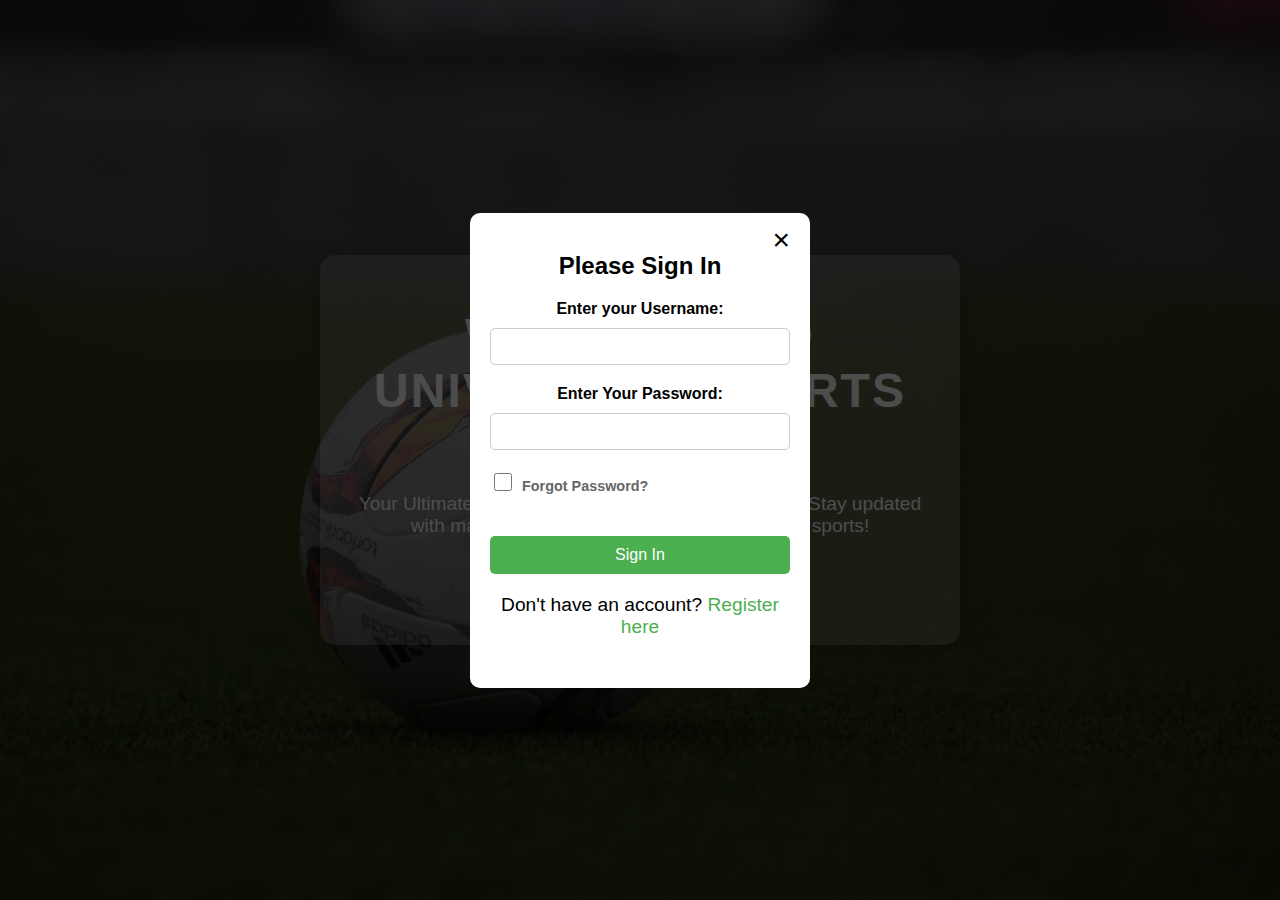
==== commit edf04897: "Add files via upload" ====
--- a/Index.html
+++ b/Index.html
@@ -3,1946 +3,419 @@
 <head>
     <meta charset="UTF-8">
     <meta name="viewport" content="width=device-width, initial-scale=1.0">
-    <title>University Sports Hub - Rugby</title>
+    <title>Welcome</title>
     <link rel="stylesheet" href="styles.css">
 </head>
-<body>
+
+   <body>
     
-    <nav>
-        <div class="nav-container">
-            <div class="logo">
-                <a href="index.html">University Sports Hub</a>
+    <div class="hero-section">
+        <div class="hero-content">
+            <h1>Welcome to University Sports Hub</h1>
+            <p>Your Ultimate Destination for Campus Sports Action. Stay updated with match results, points tables, and all things sports!</p>
+            <button class="hero-button open-modal" onclick="openModal()">Sign In</button>
+            <button class="hero-button secondary-button">Register</button>
+        </div>
+    </div>  
+   
+
+    <!-- Sign-In/Register Modal -->
+    <div id="auth-modal" class="modal">
+        <div class="modal-content">
+            <span class="close-button" onclick="closeModal()">&times;</span>
+            
+            <!-- Sign In Form -->
+            <div id="sign-in" class="tabcontent">
+                <h2>Please Sign In</h2>
+
+                <form id="auth-form">
+                    <label for="username">Enter your Username:</label>
+                    <input type="text" id="username" required>
+                    
+                    <label for="password">Enter Your Password:</label>
+                    <input type="password" id="password" required>
+                    <div class="forgot-password">
+                        <input type="checkbox" id="forgot-password" name="forgot-password">
+                        <label for="forgot-password">Forgot Password?</label>
+                    </div>
+                    <button type="submit">Sign In</button>
+                </form>
+                <p>Don't have an account? <a href="#" id="show-register">Register here</a></p>
             </div>
-            <ul class="nav-menu">
-                <li><a href="#teams">Teams</a></li>
-                <li><a href="#points-table">Points Table</a></li>
-                <li><a href="#match-details">Match Details</a></li>
-                
-                <li><a href="Soccer.html">Soccer</a></li>
-                <li><a href="netball.html">Netball</a></li>
-                <li><a href="rugby.html" class="active">Rugby</a></li>
-                <li><a href="cricket.html">Cricket</a></li>
-                <li><a href="javascript:void(0);" onclick="document.getElementById('admin-modal').style.display='block';">Admin</a></li>
-            </ul>
-            <div class="menu-toggle" onclick="document.querySelector('.nav-menu').classList.toggle('active');">
-                <span class="bar"></span>
-                <span class="bar"></span>
-                <span class="bar"></span>
-            </div>
-            <div class="nav-menu" style="display: none;">
-                <li><a href="#teams">Teams</a></li>
-                <li><a href="#points-table">Points Table</a></li>
-                <li><a href="#match-details">Match Details</a></li>
-                <li><a href="Soccer.html">Soccer</a></li>
-                <li><a href="netball.html">Netball</a></li>
-                <li><a href="rugby.html" class="active">Rugby</a></li>
-                <li><a href="cricket.html">Cricket</a></li>
-                <li><a href="javascript:void(0);" onclick="document.getElementById('admin-modal').style.display='block';">Admin</a></li>
-            </div>
-        </div>
-    </nav>
-    <div id="admin-modal" class="modal">
-        <div class="modal-content">
-            <span class="close" onclick="document.getElementById('admin-modal').style.display='none';">&times;</span>
-            <div class="tab">
-                <button class="tablinks active" onclick="openTab(event, 'Login')">Login</button>
-                <button class="tablinks" onclick="openTab(event, 'Signup')">Sign Up</button>
-            </div>
-
-            <div id="Login" class="tabcontent" style="display: block;">
-                <h3>Admin Login</h3>
-                <form id="admin-login-form">
-                    <label for="login-username">Username:</label>
-                    <input type="text" id="login-username" required>
-                    <label for="login-password">Password:</label>
-                    <input type="password" id="login-password" required>
-                    <button type="submit">Login</button>
+
+            <!-- Registration Form -->
+            <div id="register" class="tabcontent" style="display:none;">
+                <h2>Sign Up</h2>
+                <form id="register-form">
+                    <label for="new-username">Create Username:</label>
+                    <input type="text" id="new-username" required>
+                    
+                    <label for="email">Email:</label>
+                    <input type="email" id="email" required>
+                    
+                    <label for="new-password">Password:</label>
+                    <input type="password" id="new-password" required>
+                    
+                    <label for="confirm-password">Confirm Password:</label>
+                    <input type="password" id="confirm-password" required>
+                    
+                    <button type="submit">Register</button>
                 </form>
-            </div>
-
-            <div id="Signup" class="tabcontent">
-                <h3>Admin Sign Up</h3>
-                <form id="admin-signup-form">
-                    <label for="signup-username">Username:</label>
-                    <input type="text" id="signup-username" required>
-                    <label for="signup-email">Email:</label>
-                    <input type="email" id="signup-email" required>
-                    <label for="signup-password">Password:</label>
-                    <input type="password" id="signup-password" required>
-                    <label for="signup-confirm-password">Confirm Password:</label>
-                    <input type="password" id="signup-confirm-password" required>
-                    <button type="submit">Sign Up</button>
-                </form>
+                <p>Already have an account? <a href="#" id="show-sign-in">Sign in here</a></p>
             </div>
         </div>
     </div>
 
-   
-
-    <section id="live-scores">
-        <h2>Live Scores</h2>
-        <div id="live-score-container">
-            <!-- Live scores will be dynamically inserted here -->
-        </div>
-       
-    </section>
-<!-- Start Generation Here -->
-<section id="live-game-videos" style="margin-top: 20px;">
-    <h2 style="text-align: center; color: #007bff;">Live Game Videos</h2>
-    <div id="video-container" style="display: flex; flex-wrap: wrap; justify-content: center;">
-        <div class="video-card" style="margin: 10px; border: 1px solid #ddd; border-radius: 8px; overflow: hidden; width: 300px;">
-            <video controls style="width: 100%;">
-                <source src="path/to/live-game-video1.mp4" type="video/mp4">
-                Your browser does not support the video tag.
-            </video>
-            <div class="video-description" style="padding: 10px;">
-                <h4>Match Highlights</h4>
-                <p>Exciting moments from the latest match!</p>
-            </div>
-        </div>
-        <div class="video-card" style="margin: 10px; border: 1px solid #ddd; border-radius: 8px; overflow: hidden; width: 300px;">
-            <video controls style="width: 100%;">
-                <source src="path/to/live-game-video2.mp4" type="video/mp4">
-                Your browser does not support the video tag.
-            </video>
-            <div class="video-description" style="padding: 10px;">
-                <h4>Player Interviews</h4>
-                <p>Hear from the players after the game!</p>
-            </div>
-        </div>
-        <div class="video-card" style="margin: 10px; border: 1px solid #ddd; border-radius: 8px; overflow: hidden; width: 300px;">
-            <video controls style="width: 100%;">
-                <source src="path/to/live-game-video3.mp4" type="video/mp4">
-                Your browser does not support the video tag.
-            </video>
-            <div class="video-description" style="padding: 10px;">
-                <h4>Coaching Insights</h4>
-                <p>Expert analysis from the coaching staff!</p>
-            </div>
-        </div>
-        <div class="video-card" style="margin: 10px; border: 1px solid #ddd; border-radius: 8px; overflow: hidden; width: 300px;">
-            <video controls style="width: 100%;">
-                <source src="path/to/live-game-video4.mp4" type="video/mp4">
-                Your browser does not support the video tag.
-            </video>
-            <div class="video-description" style="padding: 10px;">
-                <h4>Behind the Scenes</h4>
-                <p>A look at the preparations before the match!</p>
-            </div>
-        </div>
-    </div>
-</section>
-<!-- End Generation Here -->
-
-<div id="historical-matches-modal" class="modal">
-    <div class="modal-content">
-        <span class="close" onclick="document.getElementById('historical-matches-modal').style.display='none';">&times;</span>
-        
-        <div id="historical-matches-container" style="padding: 20px; background-color: #f9f9f9; border-radius: 8px; box-shadow: 0 4px 8px rgba(0, 0, 0, 0.1);">
-            <h3 style="color: #007bff; text-align: center;">Historical Matches</h3>
-            <div>
-                <h3>Search Historical Matches</h3>
-                <form id="search-historical-matches-form" onsubmit="searchHistoricalMatches(event)">
-                    <label for="search-team-name">Team Name:</label>
-                    <input type="text" id="search-team-name" placeholder="Enter Team Name">
-                    
-                    <label for="search-date">Date:</label>
-                    <input type="date" id="search-date">
-                    
-                    <label for="search-location">Location:</label>
-                    <input type="text" id="search-location" placeholder="Enter Location">
-                    
-                    <button type="submit">Search</button>
-                </form>
-            </div>
-
-            <script>
-                function searchHistoricalMatches(event) {
-                    event.preventDefault();
-                    const teamName = document.getElementById('search-team-name').value.toLowerCase();
-                    const date = document.getElementById('search-date').value;
-                    const location = document.getElementById('search-location').value.toLowerCase();
-                    
-                    const historicalMatches = JSON.parse(localStorage.getItem('rugbyHistoricalMatches')) || [];
-                    const filteredMatches = historicalMatches.filter(match => {
-                        return (!teamName || match.team1.toLowerCase().includes(teamName) || match.team2.toLowerCase().includes(teamName)) &&
-                               (!date || match.date === date) &&
-                               (!location || match.location.toLowerCase().includes(location));
-                    });
-
-                    displayFilteredMatches(filteredMatches);
-                }
-
-                function displayFilteredMatches(matches) {
-                    const container = document.getElementById('historical-matches-container');
-                    container.innerHTML = ''; // Clear previous results
-                    if (matches.length === 0) {
-                        container.innerHTML = '<p>No matches found.</p>';
-                        return;
-                    }
-                    matches.forEach(match => {
-                        const matchElement = document.createElement('div');
-                        matchElement.innerHTML = `<p>${match.date}: ${match.team1} vs ${match.team2} at ${match.location}</p>`;
-                        container.appendChild(matchElement);
-                    });
-                }
-            </script>
-            <button id="clear-history-button" class="btn btn-danger" style="margin-bottom: 15px;" onclick="clearHistory()">Clear History</button>
-            <script>
-                function clearHistory() {
-                    localStorage.removeItem('rugbyHistoricalMatches');
-                    document.getElementById('historical-matches-container').innerHTML = ''; // Clear displayed matches
-                    alert('History cleared successfully!');
-                }
-            </script>
-            <!-- Historical matches will be dynamically inserted here -->
-        </div>
-    </div>
-</div>
-
-<button id="view-historical-matches-button">View Historical Matches</button>
-<div class="rugby-match-container" style="padding: 20px; background-color: #e9f5ff; border-radius: 10px; box-shadow: 0 4px 15px rgba(0, 0, 0, 0.2);">
-    <h2 style="text-align: center; color: #007bff; margin-bottom: 20px;">Upcoming Matches</h2>
-    <div class="slideshow-container" style="position: relative; max-width: 1050px; margin: auto;">
-        <div class="match-slide fade">
-            <div class="match-card" style="border: 2px solid #007bff; border-radius: 8px; padding: 15px; background-color: #f9f9f9; box-shadow: 0 4px 8px rgba(0, 0, 0, 0.1); width: 100%;">
-                <h3 style="color: #007bff; text-align: center;">Match 1</h3>
-                <p><strong>Teams:</strong> Rhinos vs Warriors</p>
-                <p><strong>Date:</strong> 2024-09-01</p>
-                <p><strong>Time:</strong> 15:00</p>
-                <p><strong>Venue:</strong> Steve Biko Field</p>
-                <p><strong>Type:</strong> League</p>
-            </div>
-        </div>
-
-        <div class="match-slide fade">
-            <div class="match-card" style="border: 2px solid #007bff; border-radius: 8px; padding: 15px; background-color: #f9f9f9; box-shadow: 0 4px 8px rgba(0, 0, 0, 0.1); width: 100%;">
-                <h3 style="color: #007bff; text-align: center;">Match 2</h3>
-                <p><strong>Teams:</strong> Vikings vs Eagles</p>
-                <p><strong>Date:</strong> 2024-09-02</p>
-                <p><strong>Time:</strong> 17:00</p>
-                <p><strong>Venue:</strong> Carries Fountain Stadium</p>
-                <p><strong>Type:</strong> League</p>
-            </div>
-        </div>
-
-        <div class="match-slide fade">
-            <div class="match-card" style="border: 2px solid #007bff; border-radius: 8px; padding: 15px; background-color: #f9f9f9; box-shadow: 0 4px 8px rgba(0, 0, 0, 0.1); width: 100%;">
-                <h3 style="color: #007bff; text-align: center;">Match 3</h3>
-                <p><strong>Teams:</strong> Panthers vs Tigers</p>
-                <p><strong>Date:</strong> 2024-09-03</p>
-                <p><strong>Time:</strong> 16:00</p>
-                <p><strong>Venue:</strong> Sports Center</p>
-                <p><strong>Type:</strong> League</p>
-            </div>
-        </div>
-
-        <div class="match-slide fade">
-            <div class="match-card" style="border: 2px solid #007bff; border-radius: 8px; padding: 15px; background-color: #f9f9f9; box-shadow: 0 4px 8px rgba(0, 0, 0, 0.1); width: 100%;">
-                <h3 style="color: #007bff; text-align: center;">Match 4</h3>
-                <p><strong>Teams:</strong> Lions vs Sharks</p>
-                <p><strong>Date:</strong> 2024-09-04</p>
-                <p><strong>Time:</strong> 18:00</p>
-                <p><strong>Venue:</strong> UWC Stadium</p>
-                <p><strong>Type:</strong> League</p>
-            </div>
-        </div>
-
-        <a class="prev" onclick="plusSlides(-1)" style="position: absolute; left: -30px; top: 50%; transform: translateY(-50%); cursor: pointer; font-size: 24px; color: #007bff;">&#10094;</a>
-        <a class="next" onclick="plusSlides(1)" style="position: absolute; right: -30px; top: 50%; transform: translateY(-50%); cursor: pointer; font-size: 24px; color: #007bff;">&#10095;</a>
-    </div>
-
-    <div style="text-align: center; margin-top: 20px;">
-        <span class="dot" onclick="currentSlide(1)" style="cursor: pointer; height: 15px; width: 15px; margin: 0 2px; background-color: #bbb; border-radius: 50%; display: inline-block; transition: background-color 0.6s ease;"></span>
-        <span class="dot" onclick="currentSlide(2)" style="cursor: pointer; height: 15px; width: 15px; margin: 0 2px; background-color: #bbb; border-radius: 50%; display: inline-block; transition: background-color 0.6s ease;"></span>
-        <span class="dot" onclick="currentSlide(3)" style="cursor: pointer; height: 15px; width: 15px; margin: 0 2px; background-color: #bbb; border-radius: 50%; display: inline-block; transition: background-color 0.6s ease;"></span>
-        <span class="dot" onclick="currentSlide(4)" style="cursor: pointer; height: 15px; width: 15px; margin: 0 2px; background-color: #bbb; border-radius: 50%; display: inline-block; transition: background-color 0.6s ease;"></span>
-    </div>
-</div>
-
-<script>
-let slideIndex = 1;
-showSlides(slideIndex);
-
-function plusSlides(n) {
-    showSlides(slideIndex += n);
-}
-
-function currentSlide(n) {
-    showSlides(slideIndex = n);
-}
-
-function showSlides(n) {
-    let i;
-    let slides = document.getElementsByClassName("match-slide");
-    let dots = document.getElementsByClassName("dot");
-    if (n > slides.length) {slideIndex = 1}
-    if (n < 1) {slideIndex = slides.length}
-    for (i = 0; i < slides.length; i++) {
-        slides[i].style.display = "none";
+    <script src="script.js"></script>
+
+    <script>
+   function openModal() {
+    document.getElementById("auth-modal").style.display = "flex";
+}
+
+function closeModal() {
+    document.getElementById("auth-modal").style.display = "none";
+}
+
+document.getElementById("show-register").onclick = function() {
+    document.getElementById("sign-in").style.display = "none";
+    document.getElementById("register").style.display = "block";
+}
+
+document.getElementById("show-sign-in").onclick = function() {
+    document.getElementById("register").style.display = "none";
+    document.getElementById("sign-in").style.display = "block";
+}
+
+window.onclick = function(event) {
+    if (event.target == document.getElementById("auth-modal")) {
+        closeModal();
     }
-    for (i = 0; i < dots.length; i++) {
-        dots[i].className = dots[i].className.replace(" active", "");
-    }
-    slides[slideIndex-1].style.display = "block";
-    dots[slideIndex-1].className += " active";
-}
-</script>
-
-<style>
-.fade {
-    animation-name: fade;
-    animation-duration: 1.5s;
-}
-
-@keyframes fade {
-    from {opacity: .4}
-    to {opacity: 1}
-}
-
-.active, .dot:hover {
-    background-color: #717171;
-}
-</style>
-<section id="rugby-points-table">
-    <h2 style="text-align: center; color: #007bff;">Points Table</h2>
-    <table style="width: 100%; border-collapse: collapse; margin-top: 20px; box-shadow: 0 4px 15px rgba(0, 0, 0, 0.3); border-radius: 10px; overflow: hidden;">
-        <thead style="background-color: #007bff; color: white;">
-            <tr>
-                <th style="padding: 15px; text-align: left; border: 1px solid #ddd; font-size: 1.1em;">Team</th>
-                <th style="padding: 15px; text-align: left; border: 1px solid #ddd; font-size: 1.1em;">Matches Played</th>
-                <th style="padding: 15px; text-align: left; border: 1px solid #ddd; font-size: 1.1em;">Wins</th>
-                <th style="padding: 15px; text-align: left; border: 1px solid #ddd; font-size: 1.1em;">Draws</th>
-                <th style="padding: 15px; text-align: left; border: 1px solid #ddd; font-size: 1.1em;">Losses</th>
-                <th style="padding: 15px; text-align: left; border: 1px solid #ddd; font-size: 1.1em;">Points</th>
-            </tr>
-        </thead>
-        <tbody id="rugby-points-tbody" style="background-color: #f9f9f9;">
-            <!-- Dynamic content will be inserted here -->
-        </tbody>
-        <style>
-            table, td, th {
-              border: 1px solid black;
-              font-size: 1.5em; /* Increased font size */
-            }
-
-            table {
-              border-collapse: collapse;
-              width: 100%;
-            }
-
-            th {
-              text-align: left;
-            }
-        </style>
-    </table>
-</section>
-
-<section id="rugby-teams">
-    <h2>Teams</h2>
-    <div class="rugby-team-container" style="display: flex; flex-wrap: wrap; justify-content: space-around;">
-        <div class="team-card" style="border-radius: 8px; padding: 15px; background-color: #f9f9f9; box-shadow: 0 4px 8px rgba(0, 0, 0, 0.1); margin: 10px; width: 250px; transition: transform 0.2s; position: relative; overflow: hidden;">
-            <img src="path/to/rhinos-image.jpg" alt="Rhinos" style="width: 100%; height: auto; display: block;">
-            <h3 style="color: #007bff; text-align: center;">Rhinos</h3>
-            <p><strong>Matches Played:</strong> <span id="rhinos-played">8</span></p>
-            <p><strong>Wins:</strong> <span id="rhinos-wins">1</span></p>
-            <p><strong>Draws:</strong> <span id="rhinos-draws">5</span></p>
-            <p><strong>Losses:</strong> <span id="rhinos-losses">2</span></p>
-            <p><strong>Points:</strong> <span id="rhinos-points">1</span></p>
-            <p><strong>Description:</strong> The Rhinos are known for their strength and resilience on the field, making them a formidable opponent.</p>
-            <div style="text-align: center;">
-                <a href="https://www.facebook.com/rhinos" target="_blank"><i class="fab fa-facebook" style="font-size: 20px; color: #3b5998;"></i></a>
-                <a href="https://www.twitter.com/rhinos" target="_blank"><i class="fab fa-twitter" style="font-size: 20px; color: #1da1f2;"></i></a>
-            </div>
-            <button onclick="showTeamInfo('Rhinos')" style="position: absolute; bottom: 10px; left: 15%; transform: translateX(-50%);">More Info</button>
-        </div>
-        <div class="team-card" style="border-radius: 8px; padding: 15px; background-color: #f9f9f9; box-shadow: 0 4px 8px rgba(0, 0, 0, 0.1); margin: 10px; width: 250px; transition: transform 0.2s; position: relative; overflow: hidden;">
-            <img src="path/to/warriors-image.jpg" alt="Warriors" style="width: 100%; height: auto; display: block;">
-            <h3 style="color: #007bff; text-align: center;">Warriors</h3>
-            <p><strong>Matches Played:</strong> <span id="warriors-played">10</span></p>
-            <p><strong>Wins:</strong> <span id="warriors-wins">2</span></p>
-            <p><strong>Draws:</strong> <span id="warriors-draws">2</span></p>
-            <p><strong>Losses:</strong> <span id="warriors-losses">6</span></p>
-            <p><strong>Points:</strong> <span id="warriors-points">1</span></p>
-            <p><strong>Description:</strong> The Warriors are fierce competitors, known for their strategic gameplay and teamwork.</p>
-            <div style="text-align: center;">
-                <a href="https://www.facebook.com/warriors" target="_blank"><i class="fab fa-facebook" style="font-size: 20px; color: #3b5998;"></i></a>
-                <a href="https://www.twitter.com/warriors" target="_blank"><i class="fab fa-twitter" style="font-size: 20px; color: #1da1f2;"></i></a>
-            </div>
-            <button onclick="showTeamInfo('Warriors')" style="position: absolute; bottom: 10px; left: 15%; transform: translateX(-50%);">More Info</button>
-        </div>
-    
-        <div class="team-card" style="border-radius: 8px; padding: 15px; background-color: #f9f9f9; box-shadow: 0 4px 8px rgba(0, 0, 0, 0.1); margin: 10px; width: 250px; transition: transform 0.2s; position: relative; overflow: hidden;">
-            <img src="path/to/eagles-image.jpg" alt="Eagles" style="width: 100%; height: auto; display: block;">
-            <h3 style="color: #007bff; text-align: center;">Eagles</h3>
-            <p><strong>Matches Played:</strong> <span id="eagles-played">10</span></p>
-            <p><strong>Wins:</strong> <span id="eagles-wins">3</span></p>
-            <p><strong>Draws:</strong> <span id="eagles-draws">0</span></p>
-            <p><strong>Losses:</strong> <span id="eagles-losses">1</span></p>
-            <p><strong>Points:</strong> <span id="eagles-points">1</span></p>
-            <p><strong>Description:</strong> The Eagles are known for their agility and sharp tactics, soaring above their competition.</p>
-            <div style="text-align: center;">
-                <a href="https://www.facebook.com/eagles" target="_blank"><i class="fab fa-facebook" style="font-size: 20px; color: #3b5998;"></i></a>
-                <a href="https://www.twitter.com/eagles" target="_blank"><i class="fab fa-twitter" style="font-size: 20px; color: #1da1f2;"></i></a>
-            </div>
-            <button onclick="showTeamInfo('Eagles')" style="position: absolute; bottom: 10px; left: 15%; transform: translateX(-50%);">More Info</button>
-        </div>
-        <div class="team-card" style="border-radius: 8px; padding: 15px; background-color: #f9f9f9; box-shadow: 0 4px 8px rgba(0, 0, 0, 0.1); margin: 10px; width: 250px; transition: transform 0.2s; position: relative; overflow: hidden;">
-            <img src="path/to/panthers-image.jpg" alt="Panthers" style="width: 100%; height: auto; display: block;">
-            <h3 style="color: #007bff; text-align: center;">Panthers</h3>
-            <p><strong>Matches Played:</strong> <span id="panthers-played">6</span></p>
-            <p><strong>Wins:</strong> <span id="panthers-wins">3</span></p>
-            <p><strong>Draws:</strong> <span id="panthers-draws">1</span></p>
-            <p><strong>Losses:</strong> <span id="panthers-losses">1</span></p>
-            <p><strong>Points:</strong> <span id="panthers-points">1</span></p>
-            <p><strong>Description:</strong> The Panthers are sleek and stealthy, known for their quick strikes and tactical prowess.</p>
-            <div style="text-align: center;">
-                <a href="https://www.facebook.com/panthers" target="_blank"><i class="fab fa-facebook" style="font-size: 20px; color: #3b5998;"></i></a>
-                <a href="https://www.twitter.com/panthers" target="_blank"><i class="fab fa-twitter" style="font-size: 20px; color: #1da1f2;"></i></a>
-            </div>
-            <button onclick="showTeamInfo('Panthers')" style="position: absolute; bottom: 10px; left: 50%; transform: translateX(-50%);">More Info</button>
-        </div>
-        <div class="team-card" style="border-radius: 8px; padding: 15px; background-color: #f9f9f9; box-shadow: 0 4px 8px rgba(0, 0, 0, 0.1); margin: 10px; width: 250px; transition: transform 0.2s; position: relative; overflow: hidden;">
-            <img src="path/to/tigers-image.jpg" alt="Tigers" style="width: 100%; height: auto; display: block;">
-            <h3 style="color: #007bff; text-align: center;">Tigers</h3>
-            <p><strong>Matches Played:</strong> <span id="tigers-played">0</span></p>
-            <p><strong>Wins:</strong> <span id="tigers-wins">0</span></p>
-            <p><strong>Draws:</strong> <span id="tigers-draws">0</span></p>
-            <p><strong>Losses:</strong> <span id="tigers-losses">0</span></p>
-            <p><strong>Points:</strong> <span id="tigers-points">0</span></p>
-            <p><strong>Description:</strong> The Tigers are fierce and powerful, known for their dominance in the game.</p>
-            <div style="text-align: center;">
-                <a href="https://www.facebook.com/tigers" target="_blank"><i class="fab fa-facebook" style="font-size: 20px; color: #3b5998;"></i></a>
-                <a href="https://www.twitter.com/tigers" target="_blank"><i class="fab fa-twitter" style="font-size: 20px; color: #1da1f2;"></i></a>
-            </div>
-            <button onclick="showTeamInfo('Tigers')" style="position: absolute; bottom: 10px; left: 15%; transform: translateX(-50%);">More Info</button>
-        </div>
-        <div class="team-card" style="border-radius: 8px; padding: 15px; background-color: #f9f9f9; box-shadow: 0 4px 8px rgba(0, 0, 0, 0.1); margin: 10px; width: 250px; transition: transform 0.2s; position: relative; overflow: hidden;">
-            <img src="path/to/lions-image.jpg" alt="Lions" style="width: 100%; height: auto; display: block;">
-            <h3 style="color: #007bff; text-align: center;">Lions</h3>
-            <p><strong>Matches Played:</strong> <span id="lions-played">10</span></p>
-            <p><strong>Wins:</strong> <span id="lions-wins">3</span></p>
-            <p><strong>Draws:</strong> <span id="lions-draws">3</span></p>
-            <p><strong>Losses:</strong> <span id="lions-losses">1</span></p>
-            <p><strong>Points:</strong> <span id="lions-points">1</span></p>
-            <p><strong>Description:</strong> The Lions are majestic and powerful, often seen as the kings of the field.</p>
-            <div style="text-align: center;">
-                <a href="https://www.facebook.com/lions" target="_blank"><i class="fab fa-facebook" style="font-size: 20px; color: #3b5998;"></i></a>
-                <a href="https://www.twitter.com/lions" target="_blank"><i class="fab fa-twitter" style="font-size: 20px; color: #1da1f2;"></i></a>
-            </div>
-            <button onclick="showTeamInfo('Lions')" style="position: absolute; bottom: 10px; left: 15%; transform: translateX(-50%);">More Info</button>
-        </div>
-        <div class="team-card" style="border-radius: 8px; padding: 15px; background-color: #f9f9f9; box-shadow: 0 4px 8px rgba(0, 0, 0, 0.1); margin: 10px; width: 250px; transition: transform 0.2s; position: relative; overflow: hidden;">
-            <img src="path/to/sharks-image.jpg" alt="Sharks" style="width: 100%; height: auto; display: block;">
-            <h3 style="color: #007bff; text-align: center;">Sharks</h3>
-            <p><strong>Matches Played:</strong> <span id="sharks-played">10</span></p>
-            <p><strong>Wins:</strong> <span id="sharks-wins">2</span></p>
-            <p><strong>Draws:</strong> <span id="sharks-draws">4</span></p>
-            <p><strong>Losses:</strong> <span id="sharks-losses">5</span></p>
-            <p><strong>Points:</strong> <span id="sharks-points">1</span></p>
-            <p><strong>Description:</strong> The Sharks are known for their speed and agility, making them a thrilling team to watch.</p>
-            <div style="text-align: center;">
-                <a href="https://www.facebook.com/sharks" target="_blank"><i class="fab fa-facebook" style="font-size: 20px; color: #3b5998;"></i></a>
-                <a href="https://www.twitter.com/sharks" target="_blank"><i class="fab fa-twitter" style="font-size: 20px; color: #1da1f2;"></i></a>
-            </div>
-            <button onclick="showTeamInfo('Sharks')" style="position: absolute; bottom: 10px; left: 50%; transform: translateX(-50%);">More Info</button>
-        </div>
-        <div class="team-card" style="border-radius: 8px; padding: 15px; background-color: #f9f9f9; box-shadow: 0 4px 8px rgba(0, 0, 0, 0.1); margin: 10px; width: 250px; transition: transform 0.2s; position: relative; overflow: hidden;">
-            <img src="path/to/bulls-image.jpg" alt="Bulls" style="width: 100%; height: auto; display: block;">
-            <h3 style="color: #007bff; text-align: center;">Bulls</h3>
-            <p><strong>Matches Played:</strong> <span id="bulls-played">10</span></p>
-            <p><strong>Wins:</strong> <span id="bulls-wins">2</span></p>
-            <p><strong>Draws:</strong> <span id="bulls-draws">4</span></p>
-            <p><strong>Losses:</strong> <span id="bulls-losses">4</span></p>
-            <p><strong>Points:</strong> <span id="bulls-points">3</span></p>
-            <p><strong>Description:</strong> The Bulls are known for their brute strength and determination, often dominating their opponents.</p>
-            <div style="text-align: center;">
-                <a href="https://www.facebook.com/bulls" target="_blank"><i class="fab fa-facebook" style="font-size: 20px; color: #3b5998;"></i></a>
-                <a href="https://www.twitter.com/bulls" target="_blank"><i class="fab fa-twitter" style="font-size: 20px; color: #1da1f2;"></i></a>
-            </div>
-            <button onclick="showTeamInfo('Bulls')" style="position: absolute; bottom: 10px; left: 15%; transform: translateX(-50%);">More Info</button>
-        </div>
-    
-</section>
-
-<section id="social-features" style="margin: 20px; padding: 20px; border: 1px solid #e42d2d; border-radius: 10px; background-color: #f0f8ff;">
-    <h2 style="color: #ff0015; text-align: center;">Social Features</h2>
-    <div style="text-align: center; margin-top: 10px;">
-        <a href="https://www.facebook.com" target="_blank" style="margin: 0 10px;">
-            <i class="fab fa-facebook" style="font-size: 30px; color: #3b5998;"></i>
-        </a>
-        <a href="https://www.twitter.com" target="_blank" style="margin: 0 10px;">
-            <i class="fab fa-twitter" style="font-size: 30px; color: #1da1f2;"></i>
-        </a>
-        <a href="https://www.instagram.com" target="_blank" style="margin: 0 10px;">
-            <i class="fab fa-instagram" style="font-size: 30px; color: #c32aa3;"></i>
-        </a>
-        <a href="https://www.linkedin.com" target="_blank" style="margin: 0 10px;">
-            <i class="fab fa-linkedin" style="font-size: 30px; color: #0077b5;"></i>
-        </a>
-    </div>
-    <p style="font-size: 1.1em;">Engage with the rugby community by sharing your thoughts on matches, participating in discussions, and connecting with fellow fans. Join our forums to dive deeper into the game!</p>
-   
-    <div id="comment-section" style="margin-top: 20px;">
-        <h3 style="color: #000000;">Comments</h3>
-        <textarea id="comment-input" placeholder="Leave a comment..." style="width: 100%; height: 80px; border-radius: 5px; border: 1px solid #ccc; padding: 10px;"></textarea>
-        <button id="submit-comment" style="margin-top: 10px; padding: 10px 15px; border: none; border-radius: 5px; background-color: #007bff; color: white; cursor: pointer;">Submit</button>
-        <div id="comments-list" style="margin-top: 15px; max-height: 200px; overflow-y: auto; border: 1px solid #ccc; border-radius: 5px; padding: 10px; background-color: #fff;"></div>
-    </div>
-</section>
-
-<link rel="stylesheet" href="https://cdnjs.cloudflare.com/ajax/libs/font-awesome/6.0.0-beta3/css/all.min.css">
-
-<script>
-    document.getElementById('submit-comment').addEventListener('click', function() {
-        const commentInput = document.getElementById('comment-input');
-        const commentsList = document.getElementById('comments-list');
-        
-        if (commentInput.value.trim() !== '') {
-            const newComment = document.createElement('div');
-            newComment.textContent = commentInput.value;
-            newComment.style.borderBottom = '1px solid #ccc';
-            newComment.style.padding = '5px 0';
-            commentsList.appendChild(newComment);
-            commentInput.value = ''; // Clear the input
-        } else {
-            alert('Please enter a comment before submitting.');
-        }
-    });
-</script>
-
-<script>
-    function showTeamInfo(teamName) {
-        const played = document.getElementById(teamName.toLowerCase() + '-played').innerText;
-        const wins = document.getElementById(teamName.toLowerCase() + '-wins').innerText;
-        const draws = document.getElementById(teamName.toLowerCase() + '-draws').innerText;
-        const losses = document.getElementById(teamName.toLowerCase() + '-losses').innerText;
-        const points = document.getElementById(teamName.toLowerCase() + '-points').innerText;
-        alert(`${teamName} Team Info: Matches Played: ${played}, Wins: ${wins}, Draws: ${draws}, Losses: ${losses}, Points: ${points}`);
-    }
-</script>
-
-<footer>
-    <p>&copy; 2024 University Sports Hub. All rights reserved.</p>
-</footer>
-
-<section id="live-scores-update" style="margin: 20px; padding: 20px; border: 1px solid #007bff; border-radius: 10px; background-color: #f0f8ff; display: none;">
-    <h2 style="color: #007bff; text-align: center;">Update Current Live Scores</h2>
-    <div class="input-scores">
-        <div class="team-input">
-            <label for="team1-select">Team 1:</label>
-            <select id="team1-select" required>
-                <option value="">Select Team 1</option>
-                <option value="Rhinos">Rhinos</option>
-                <option value="Warriors">Warriors</option>
-                <option value="Vikings">Vikings</option>
-                <option value="Eagles">Eagles</option>
-                <option value="Panthers">Panthers</option>
-                <option value="Tigers">Tigers</option>
-                <option value="Lions">Lions</option>
-                <option value="Sharks">Sharks</option>
-                <option value="Bulls">Bulls</option>
-                <option value="Cheetahs">Cheetahs</option>
-            </select>
-            <label for="team1-score">Team 1 Score:</label>
-            <input type="number" id="team1-score" min="0" placeholder="Enter Team 1 Score">
-        </div>
-        <div class="team-input">
-            <label for="team2-select">Team 2:</label>
-            <select id="team2-select" required>
-                <option value="">Select Team 2</option>
-                <option value="Rhinos">Rhinos</option>
-                <option value="Warriors">Warriors</option>
-                <option value="Vikings">Vikings</option>
-                <option value="Eagles">Eagles</option>
-                <option value="Panthers">Panthers</option>
-                <option value="Tigers">Tigers</option>
-                <option value="Lions">Lions</option>
-                <option value="Sharks">Sharks</option>
-                <option value="Bulls">Bulls</option>
-                <option value="Cheetahs">Cheetahs</option>
-            </select>
-            <label for="team2-score">Team 2 Score:</label>
-            <input type="number" id="team2-score" min="0" placeholder="Enter Team 2 Score">
-        </div>
-        <div class="match-info">
-            <label for="match-time">Match Time:</label>
-            <input type="time" id="match-time" required>
-            <label for="match-location">Match Location:</label>
-            <select id="match-location" required>
-                <option value="Steve Biko Field">Steve Biko Field</option>
-                <option value="Carries Fountain Stadium">Carries Fountain Stadium</option>
-                <option value="Sports Center">Sports Center</option>
-                <option value="UWC Stadium">UWC Stadium</option>
-            </select>
-            <label for="match-status">Match Status:</label>
-            <select id="match-status" required>
-                <option value="Full Time">Full Time</option>
-                <option value="Half Time">Half Time</option>
-            </select>
-        </div>
-        
-        <button id="update-live-scores-button" onclick="updateLiveScores()">Update Live Scores</button>
-    </div>
-</section>
-<section id="update-points" class="admin-section" style="display: none;">
-    <h2>Update Points</h2>
-    <form id="result-form">
-        <div class="form-row">
-            <div class="form-group">
-                <label for="rugby-team1">Team 1:</label>
-                <select id="rugby-team1" required></select>
-            </div>
-            <div class="form-group">
-                <label for="rugby-team1-score">Team 1 Score:</label>
-                <input type="number" id="rugby-team1-score" min="0" required>
-            </div>
-        </div>
-        <div class="form-row">
-            <div class="form-group">
-                <label for="rugby-team2">Team 2:</label>
-                <select id="rugby-team2" required></select>
-            </div>
-            <div class="form-group">
-                <label for="rugby-team2-score">Team 2 Score:</label>
-                <input type="number" id="rugby-team2-score" min="0" required>
-            </div>
-        </div>
-        <div class="button-group">
-            <button type="button" id="rugby-update-button" class="btn btn-primary">Update Points</button>
-            <button type="button" id="rugby-reset-button" class="btn btn-secondary">Reset to Zero</button>
-        </div>
-    </form>
-</section>
-
-<section id="rugby-match-details" class="admin-section" style="display: none;">
-    <h2>Update Upcoming Matches</h2>
-    <div>
-        <label for="rugby-match-selector">Select Match:</label>
-        <select id="rugby-match-selector"></select>
-    </div>
-    <div>
-        <label for="rugby-kickoff-date">Kickoff Date:</label>
-        <input type="date" id="rugby-kickoff-date">
-        
-        <label for="rugby-kickoff-time">Kickoff Time:</label>
-        <input type="time" id="rugby-kickoff-time">
-        
-        <label for="rugby-venue">Venue:</label>
-        <select id="rugby-venue">
-            <option value="Steve Biko Field">Steve Biko Field</option>
-            <option value="Carries Fountain Stadium">Carries Fountain Stadium</option>
-            <option value="Sports Center">Sports Center</option>
-            <option value="UWC Stadium">UWC Stadium</option>
-        </select>
-        
-        <label for="rugby-match-type">Match Type:</label>
-        <select id="rugby-match-type">
-            <option value="League">League</option>
-            <option value="Friendly">Friendly</option>
-            <option value="Indoors">Indoors</option>
-        </select>
-        
-        <button type="button" id="rugby-update-match-button" class="btn btn-primary">Update Match Details</button>
-    </div>
-    
-</section>
-<section id="team-management" class="admin-section" style="display: none;">
-     <h2>Update Player Information</h2>
-    <form id="player-update-form" style="margin-top: 20px;">
-        <div class="form-row" style="display: flex; justify-content: space-between; margin-bottom: 15px;">
-            <div class="form-group" style="flex: 1; margin-right: 10px;">
-                <label for="player-name">Player Name:</label>
-                <input type="text" id="player-name" required style="width: 100%; padding: 8px; border-radius: 4px; border: 1px solid #ccc;">
-            </div>
-            <div class="form-group" style="flex: 1;">
-                <label for="player-address">Address:</label>
-                <input type="text" id="player-address" required style="width: 100%; padding: 8px; border-radius: 4px; border: 1px solid #ccc;">
-            </div>
-        </div>
-        <div class="form-row" style="display: flex; justify-content: space-between; margin-bottom: 15px;">
-            <div class="form-group" style="flex: 1; margin-right: 10px;">
-                <label for="player-email">Email:</label>
-                <input type="email" id="player-email" required style="width: 100%; padding: 8px; border-radius: 4px; border: 1px solid #ccc;">
-            </div>
-            <div class="form-group" style="flex: 1;">
-                <label for="player-phone">Phone Number:</label>
-                <input type="tel" id="player-phone" required style="width: 100%; padding: 8px; border-radius: 4px; border: 1px solid #ccc;">
-            </div>
-        </div>
-        <div class="form-row" style="display: flex; justify-content: space-between; margin-bottom: 15px;">
-            <div class="form-group" style="flex: 1; margin-right: 10px;">
-                <label for="player-jersey-number">Jersey Number:</label>
-                <input type="number" id="player-jersey-number" min="0" required style="width: 100%; padding: 8px; border-radius: 4px; border: 1px solid #ccc;">
-            </div>
-            <div class="form-group" style="flex: 1;">
-                <label for="player-id-number">ID Number:</label>
-                <input type="text" id="player-id-number" required style="width: 100%; padding: 8px; border-radius: 4px; border: 1px solid #ccc;">
-            </div>
-        </div>
-        <div class="form-row" style="display: flex; justify-content: space-between; margin-bottom: 15px;">
-            <div class="form-group" style="flex: 1; margin-right: 10px;">
-                <label for="player-age">Age:</label>
-                <input type="number" id="player-age" min="0" required style="width: 100%; padding: 8px; border-radius: 4px; border: 1px solid #ccc;">
-            </div>
-            <div class="form-group" style="flex: 1;">
-                <label for="player-position">Position:</label>
-                <select id="player-position" required style="width: 100%; padding: 8px; border-radius: 4px; border: 1px solid #ccc;">
-                    <option value="" disabled selected>Select Position</option>
-                    <option value="Forward">Forward</option>
-                    <option value="Back">Back</option>
-                    <option value="Hooker">Hooker</option>
-                    <option value="Prop">Prop</option>
-                    <option value="Lock">Lock</option>
-                    <option value="Flanker">Flanker</option>
-                    <option value="Fullback">Fullback</option>
-                    <option value="Wing">Wing</option>
-                </select>
-            </div>
-        </div>
-        <div class="button-group" style="margin-top: 10px;">
-            <button type="button" id="update-player-button" class="btn btn-primary" style="padding: 10px 15px; border: none; border-radius: 4px; background-color: #007bff; color: white; cursor: pointer;">Update Player</button>
-        </div>
-    </form>
-    <div id="player-list" style="margin-top: 20px;">
-        <h3>Current Players</h3>
-        <table id="players-container" style="width: 100%; border-collapse: collapse;">
-            <thead>
-                <tr>
-                    <th>Player Name</th>
-                    <th>ID Number</th>
-                    <th>Address</th>
-                    <th>Age</th>
-                    <th>Position</th>
-                    <th>Email</th>
-                    <th>Phone Number</th>
-                    <th>Jersey Number</th>
-                    
-                    <th>Actions</th>
-                </tr>
-            </thead>
-            <tbody id="players-list">
-                <!-- Player rows will be dynamically inserted here -->
-            </tbody>
-        </table>
-    </div>
-    
-    <h2>Team Management</h2>
-    <form id="team-management-form">
-        <div class="form-row">
-            <div class="form-group">
-                <label for="team-name">Team Name:</label>
-                <input type="text" id="team-name" required>
-            </div>
-            <div class="form-group">
-                <label for="team-coach">Coach Name:</label>
-                <input type="text" id="team-coach" required>
-            </div>
-        </div>
-        <div class="form-row">
-            <div class="form-group">
-                <label for="team-players">Captain Player:</label>
-                <input type="text" id="team-players" required>
-            </div>
-            <div class="form-group">
-                <label for="team-division">Division:</label>
-                <select id="team-division" required>
-                    <option value="Senior">Senior</option>
-                    <option value="Junior">Junior</option>
-                    <option value="Youth">Youth</option>
-                </select>
-            </div>
-        </div>
-        <div class="button-group">
-            <button type="button" id="add-team-button" class="btn btn-primary">Add Team</button>
-           
-        </div>
-    </form>
-    <div id="team-list" style="margin-top: 20px;">
-        <h3>Current Teams</h3>
-        <table id="teams-container" style="width: 100%; border-collapse: collapse;">
-            <thead>
-                <tr>
-                    <th>Team Name</th>
-                    <th>Coach</th>
-                    <th>Division</th>
-                    <th>Players</th>
-                    <th>Actions</th>
-                </tr>
-            </thead>
-            <tbody id="teams-list">
-                <!-- Team rows will be dynamically inserted here -->
-            </tbody>
-        </table>
-    </div>
-</section>
-   
-    <script>
-        const players = [];
-
-        document.getElementById('update-player-button').addEventListener('click', function() {
-            const playerName = document.getElementById('player-name').value;
-            const playerAddress = document.getElementById('player-address').value;
-            const playerIdNumber = document.getElementById('player-id-number').value;
-            const playerAge = document.getElementById('player-age').value;
-            const playerPosition = document.getElementById('player-position').value;
-            const playerEmail = document.getElementById('player-email').value;
-            const playerPhone = document.getElementById('player-phone').value;
-            const playerJerseyNumber = document.getElementById('player-jersey-number').value;
-           
-
-            if (playerName && playerAddress && playerAge && playerPosition) {
-                const player = {
-                    name: playerName,
-                    address: playerAddress,
-                    age: playerAge,
-                    position: playerPosition,
-                    email: playerEmail,
-                    phone: playerPhone,
-                    jerseyNumber: playerJerseyNumber,
-                    idNumber: playerIdNumber
-                };
-                players.push(player);
-                updatePlayerList();
-                clearPlayerForm();
-            } else {
-                alert('Please fill in all fields.');
-            }
-        });
-
-        function updatePlayerList() {
-            const playersContainer = document.getElementById('players-container');
-            playersContainer.innerHTML = '';
-
-            const table = document.createElement('table');
-            table.style.width = '100%';
-            table.style.borderCollapse = 'collapse';
-            table.style.fontSize = '0.9em'; // Set font size to be smaller
-            table.innerHTML = `
-                <thead>
-                    <tr>
-                        <th style="border: 1px solid #ddd; padding: 8px;">Player Name</th>
-                        <th style="border: 1px solid #ddd; padding: 8px;">Address</th>
-                         <th style="border: 1px solid #ddd; padding: 8px;">ID Number</th>
-                        <th style="border: 1px solid #ddd; padding: 8px;">Age</th>
-                        <th style="border: 1px solid #ddd; padding: 8px;">Position</th>
-                        <th style="border: 1px solid #ddd; padding: 8px;">Actions</th>
-                        <th style="border: 1px solid #ddd; padding: 8px;">Email</th>
-                        <th style="border: 1px solid #ddd; padding: 8px;">Phone Number</th>
-                        <th style="border: 1px solid #ddd; padding: 8px;">Jersey Number</th>
-                     <th style="border: 1px solid #ddd; padding: 8px;">ID Number</th>
-                    </tr>
-                </thead>
-                <tbody id="players-list">
-                </tbody>
-            `;
-            playersContainer.appendChild(table);
-
-            const playersList = document.getElementById('players-list');
-            playersList.innerHTML = ''; // Clear existing rows before adding new ones
-            players.forEach(player => {
-                const row = document.createElement('tr');
-                row.innerHTML = `
-                    <td style="border: 1px solid #ddd; padding: 8px;">${player.name}</td>
-                    <td style="border: 1px solid #ddd; padding: 8px;">${player.address}</td>
-                    <td style="border: 1px solid #ddd; padding: 8px;">${player.age}</td>
-                      <td style="border: 1px solid #ddd; padding: 8px;">${player.idNumber}</td>
-                    <td style="border: 1px solid #ddd; padding: 8px;">${player.position}</td>
-                    <td style="border: 1px solid #ddd; padding: 8px;">${player.email}</td>
-                    <td style="border: 1px solid #ddd; padding: 8px;">${player.phone}</td>
-                    <td style="border: 1px solid #ddd; padding: 8px;">${player.jerseyNumber}</td>
-                  
-                    <td style="border: 1px solid #ddd; padding: 8px;">
-                        <button onclick="editPlayer('${player.name}')" style="background-color: #007bff; color: white; border: none; padding: 5px 10px; border-radius: 5px; cursor: pointer; font-size: 0.8em;" title="Edit Player">Edit</button>
-                        <button onclick="removePlayer('${player.name}')" style="background-color: #dc3545; color: white; border: none; padding: 5px 10px; border-radius: 5px; cursor: pointer; font-size: 0.8em;" title="Remove Player">Remove</button>
-                    </td>
-                `;
-                playersList.appendChild(row);
-            });
-        }
-
-        function clearPlayerForm() {
-            document.getElementById('player-name').value = '';
-            document.getElementById('player-address').value = '';
-            document.getElementById('player-age').value = '';
-            document.getElementById('player-position').value = '';
-            document.getElementById('player-email').value = '';
-            document.getElementById('player-phone').value = '';
-            document.getElementById('player-jersey-number').value = '';
-            document.getElementById('player-id-number').value = '';
-        }
-
-        function editPlayer(playerName) {
-            const player = players.find(p => p.name === playerName);
-            if (player) {
-                document.getElementById('player-name').value = player.name;
-                document.getElementById('player-address').value = player.address;
-                document.getElementById('player-age').value = player.age;
-                document.getElementById('player-position').value = player.position;
-                document.getElementById('player-email').value = player.email;
-                document.getElementById('player-phone').value = player.phone;
-                document.getElementById('player-jersey-number').value = player.jerseyNumber;
-                document.getElementById('player-id-number').value = player.idNumber;
-            }
-        }
-
-        function removePlayer(playerName) {
-            const playerIndex = players.findIndex(p => p.name === playerName);
-            if (playerIndex > -1) {
-                players.splice(playerIndex, 1);
-                updatePlayerList();
-            }
-        }
-    </script>
-
-
-<script>
-    const teams = [];
-
-    document.getElementById('add-team-button').addEventListener('click', function() {
-        const teamName = document.getElementById('team-name').value;
-        const coachName = document.getElementById('team-coach').value;
-        const players = document.getElementById('team-players').value.split(',').map(player => player.trim());
-        const division = document.getElementById('team-division').value;
-        
-
-        if (teamName && coachName && players.length > 0) {
-            const team = {
-                name: teamName,
-                coach: coachName,
-                players: players,
-                division: division
-            };
-            teams.push(team);
-            updateTeamList();
-            clearForm();
-        } else {
-            alert('Please fill in all fields.');
-        }
-    });
-
-    document.getElementById('remove-team-button').addEventListener('click', function() {
-        const teamName = document.getElementById('team-name').value;
-        const teamIndex = teams.findIndex(team => team.name === teamName);
-        if (teamIndex > -1) {
-            teams.splice(teamIndex, 1);
-            updateTeamList();
-            clearForm();
-        } else {
-            alert('Team not found.');
-        }
-    });
-
-    function updateTeamList() {
-        const teamsContainer = document.getElementById('teams-container');
-        teamsContainer.innerHTML = '';
-
-        const table = document.createElement('table');
-        table.style.width = '100%';
-        table.style.borderCollapse = 'collapse';
-        table.style.fontSize = '0.9em'; // Set font size to be smaller
-        table.innerHTML = `
-            <thead>
-                <tr>
-                    <th style="border: 1px solid #ddd; padding: 8px;">Team Name</th>
-                    <th style="border: 1px solid #ddd; padding: 8px;">Coach</th>
-                    <th style="border: 1px solid #ddd; padding: 8px;">Division</th>
-                    <th style="border: 1px solid #ddd; padding: 8px;">Players</th>
-                    <th style="border: 1px solid #ddd; padding: 8px;">Actions</th>
-                </tr>
-            </thead>
-            <tbody id="teams-list">
-            </tbody>
-        `;
-        teamsContainer.appendChild(table);
-
-        const teamsList = document.getElementById('teams-list');
-        teamsList.innerHTML = ''; // Clear existing rows before adding new ones
-        teams.forEach(team => {
-            const row = document.createElement('tr');
-            row.innerHTML = `
-                <td style="border: 1px solid #ddd; padding: 8px;">${team.name}</td>
-                <td style="border: 1px solid #ddd; padding: 8px;">${team.coach}</td>
-                <td style="border: 1px solid #ddd; padding: 8px;">${team.division}</td>
-                <td style="border: 1px solid #ddd; padding: 8px;">${team.players.join(', ')}</td>
-                <td style="border: 1px solid #ddd; padding: 8px;">
-                    <button onclick="editTeam('${team.name}')" style="background-color: #007bff; color: white; border: none; padding: 5px 10px; border-radius: 5px; cursor: pointer; font-size: 0.8em;" title="Edit Team">Edit</button>
-                    <button onclick="removeTeam('${team.name}')" style="background-color: #dc3545; color: white; border: none; padding: 5px 10px; border-radius: 5px; cursor: pointer; font-size: 0.8em;" title="Remove Team">Remove</button>
-                </td>
-            `;
-            teamsList.appendChild(row);
-        });
-
-        // Save teams to localStorage to persist data even after closing the browser
-        localStorage.setItem('teams', JSON.stringify(teams));
-    }
-
-    // Load teams from localStorage when the page is loaded
-    window.onload = function() {
-        const savedTeams = JSON.parse(localStorage.getItem('teams'));
-        if (savedTeams) {
-            teams.push(...savedTeams);
-            updateTeamList();
-        }
-    };
-
-    function clearForm() {
-        document.getElementById('team-name').value = '';
-        document.getElementById('team-coach').value = '';
-        document.getElementById('team-players').value = '';
-        document.getElementById('team-division').value = 'Senior';
-    }
-
-    function editTeam(teamName) {
-        const team = teams.find(t => t.name === teamName);
-        if (team) {
-            document.getElementById('team-name').value = team.name;
-            document.getElementById('team-coach').value = team.coach;
-            document.getElementById('team-players').value = team.players.join(', ');
-            document.getElementById('team-division').value = team.division;
-        }
-    }
-
-    function removeTeam(teamName) {
-        const teamIndex = teams.findIndex(t => t.name === teamName);
-        if (teamIndex > -1) {
-            teams.splice(teamIndex, 1);
-            updateTeamList();
-            saveTeamsToLocalStorage();
-        }
-    }
-
-    function saveTeamsToLocalStorage() {
-        localStorage.setItem('teams', JSON.stringify(teams));
-    }
-</script>
-
-
-
-
-<script>
-    document.getElementById('admin-login-form').addEventListener('submit', function(event) {
-        event.preventDefault();
-        // Assuming login is successful
-        document.getElementById('live-scores-update').style.display = 'block';
-        document.getElementById('update-points').style.display = 'block';
-        document.getElementById('rugby-match-details').style.display = 'block';
-        document.getElementById('team-management').style.display = 'block';
-        document.getElementById('player-management').style.display = 'block';
-    });
-</script>
-
-
-<div id="live-score-container">
-    <!-- Live scores will be dynamically inserted here -->
-</div>
-<script>
-    document.getElementById('view-historical-matches-button').addEventListener('click', function() {
-        const modal = document.getElementById('historical-matches-modal');
-        modal.style.display = 'block';
-        renderHistoricalMatches();
-    });
-
-    function renderHistoricalMatches() {
-        const historicalMatches = JSON.parse(localStorage.getItem('rugbyHistoricalMatches')) || [];
-        const container = document.getElementById('live-score-container');
-        container.innerHTML = ''; // Clear existing content
-        historicalMatches.forEach(match => {
-            const matchContainer = document.createElement('div');
-            matchContainer.className = 'match-container';
-            matchContainer.innerHTML = `
-             <div class="match-card" style="background: linear-gradient(135deg, #0a2e38 0%, #000000 100%); color: white; padding: 20px; margin: 15px 0; border-radius: 10px; box-shadow: 0 4px 15px rgba(0, 0, 0, 0.2);">
-                    <div class="match-header" style="display: flex; justify-content: space-between; align-items: center; margin-bottom: 15px;">
-                        <div class="match-date" style="font-size: 0.9em; color: #ffd700;">${new Date(match.date).toLocaleDateString()}</div>
-                        <div class="match-venue" style="font-size: 0.9em; color: #ffd700;">${match.venue || 'Unknown Venue'}</div>
-                    </div>
-                    <div class="match-details" style="display: flex; align-items: center; justify-content: space-between;">
-                        <div class="team" style="text-align: right; width: 50%;">
-                            <div class="team-name" style="font-size: 1.2em; font-weight: bold; margin-bottom: 5px;">${match.team1}</div>
-                            <div class="team-score" style="font-size: 2.5em; font-weight: bold; color: #ffd700;">${match.score ? match.score.split('-')[0].trim() : 'N/A'}</div>
-                        </div>
-                        <div class="vs" style="font-size: 1.2em; margin: 0 15px;">VS</div>
-                        <div class="team" style="text-align: left; width: 50%;">
-                            <div class="team-name" style="font-size: 1.2em; font-weight: bold; margin-bottom: 5px;">${match.team2}</div>
-                            <div class="team-score" style="font-size: 2.5em; font-weight: bold; color: #ffd700;">${match.score ? match.score.split('-')[1].trim() : 'N/A'}</div>
-                        </div>
-                    </div>
-                </div>
-            `;
-            document.getElementById('historical-matches-container').appendChild(matchContainer);
-        });
-
-       
-    }
-    
-</script>
-
-<script>
-    
-    function updateLiveScores() {
-        const team1Select = document.getElementById('team1-select');
-        const team2Select = document.getElementById('team2-select');
-        const team1ScoreInput = document.getElementById('team1-score');
-        const team2ScoreInput = document.getElementById('team2-score');
-        const matchTimeInput = document.getElementById('match-time');
-        const matchLocationSelect = document.getElementById('match-location');
-        const matchStatusSelect = document.getElementById('match-status');
-        const liveScoreContainer = document.getElementById('live-score-container');
-
-        const team1Name = team1Select.value;
-        const team2Name = team2Select.value;
-        const team1Score = team1ScoreInput.value || 0;
-        const team2Score = team2ScoreInput.value || 0;
-        const matchTime = matchTimeInput.value;
-        const matchLocation = matchLocationSelect.value;
-        const matchStatus = matchStatusSelect.value;
-
-        if (team1Name && team2Name) {
-            const liveScoreData = {
-                team1Name,
-                team2Name,
-                team1Score,
-                team2Score,
-                matchTime,
-                matchLocation,
-                matchStatus
-            };
-
-            // Save the live score data to local storage
-            localStorage.setItem('rugbyLiveScore', JSON.stringify(liveScoreData));
-
-            // Add to historical matches if the match is finished
-            if (matchStatus === 'Full Time') {
-                addToHistoricalMatches(liveScoreData);
-            }
-
-            renderLiveScore(liveScoreData);
-        }
-    }
-
-    function addToHistoricalMatches(matchData) {
-        const today = new Date().toISOString().split('T')[0]; // Get current date in YYYY-MM-DD format
-        const historicalMatch = {
-            date: today,
-            team1: matchData.team1Name,
-            team2: matchData.team2Name,
-            score: `${matchData.team1Score} - ${matchData.team2Score}`,
-            venue: matchData.matchLocation
-        };
-
-        let historicalMatches = JSON.parse(localStorage.getItem('rugbyHistoricalMatches')) || [];
-        historicalMatches.push(historicalMatch);
-        localStorage.setItem('rugbyHistoricalMatches', JSON.stringify(historicalMatches));
-    }
-
-    function renderLiveScore(data) {
-        const liveScoreContainer = document.getElementById('live-score-container');
-        liveScoreContainer.innerHTML = `
-            <div class="live-score">
-                <div class="team">
-                    <div class="team-name">${data.team1Name}</div>
-                    <div class="team-score">${data.team1Score}</div>
-                </div>
-                <div class="versus">vs</div>
-                <div class="team">
-                    <div class="team-name">${data.team2Name}</div>
-                    <div class="team-score">${data.team2Score}</div>
-                </div>
-            </div>
-            <div class="match-details">
-                <span>Match Time: ${data.matchTime}</span>
-                <span>Location: ${data.matchLocation}</span>
-                <span>Status: ${data.matchStatus}</span>
-            </div>
-        `;
-    }
-
-    // Call this function when the page loads to display any saved live score
-    function loadSavedLiveScore() {
-        const savedLiveScore = localStorage.getItem('rugbyLiveScore');
-        if (savedLiveScore) {
-            const liveScoreData = JSON.parse(savedLiveScore);
-            renderLiveScore(liveScoreData);
-        }
-    }
-
-    // Call this function when the page loads
-    document.addEventListener('DOMContentLoaded', loadSavedLiveScore);
-
-    // ... (rest of the code remains unchanged)
-</script>
-
-    
-
-  
-
-  
-    <script>
-        let rugbyTeams = {
-            "Rhinos": { played: 0, wins: 0, draws: 0, losses: 0, points: 0 },
-            "Warriors": { played: 0, wins: 0, draws: 0, losses: 0, points: 0 },
-            "Vikings": { played: 0, wins: 0, draws: 0, losses: 0, points: 0 },
-            "Eagles": { played: 0, wins: 0, draws: 0, losses: 0, points: 0 },
-            "Panthers": { played: 0, wins: 0, draws: 0, losses: 0, points: 0 },
-            "Tigers": { played: 0, wins: 0, draws: 0, losses: 0, points: 0 },
-            "Lions": { played: 0, wins: 0, draws: 0, losses: 0, points: 0 },
-            "Sharks": { played: 0, wins: 0, draws: 0, losses: 0, points: 0 },
-            "Bulls": { played: 0, wins: 0, draws: 0, losses: 0, points: 0 },
-            "Cheetahs": { played: 0, wins: 0, draws: 0, losses: 0, points: 0 }
-        };
-
-        const rugbyMatches = [
-            { id: 1, team1: "Rhinos", team2: "Warriors", date: "2024-09-01", time: "15:00", venue: "Steve Biko Field", type: "League" },
-            { id: 2, team1: "Vikings", team2: "Eagles", date: "2024-09-02", time: "17:00", venue: "Carries Fountain Stadium", type: "League" },
-            { id: 3, team1: "Panthers", team2: "Tigers", date: "2024-09-03", time: "16:00", venue: "Sports Center", type: "League" },
-            { id: 4, team1: "Lions", team2: "Sharks", date: "2024-09-04", time: "18:00", venue: "UWC Stadium", type: "League" },
-            { id: 5, team1: "Bulls", team2: "Cheetahs", date: "2024-09-05", time: "19:00", venue: "Steve Biko Field", type: "League" },
-        ];
-
-        function populateRugbyTeamOptions() {
-            const teamSelects = document.querySelectorAll('#rugby-team1, #rugby-team2');
-            teamSelects.forEach(select => {
-                select.innerHTML = '';
-                for (const team in rugbyTeams) {
-                    const option = document.createElement('option');
-                    option.value = team;
-                    option.textContent = team;
-                    select.appendChild(option);
-                }
-            });
-        }
-        
-
-        function populateRugbyMatchSelector() {
-            const matchSelector = document.getElementById('rugby-match-selector');
-            matchSelector.innerHTML = '';
-            rugbyMatches.forEach(match => {
-                const option = document.createElement('option');
-                option.value = match.id;
-                option.textContent = `${match.team1} vs. ${match.team2} on ${match.date}`;
-                matchSelector.appendChild(option);
-            });
-        }
-
-        function renderRugbyMatchDetails() {
-            const matchContainer = document.querySelector('.rugby-match-container');
-            matchContainer.innerHTML = '';
-            rugbyMatches.forEach(match => {
-                const matchCard = document.createElement('div');
-                matchCard.classList.add('match-card');
-                matchCard.innerHTML = `
-                    <h3>${match.team1} vs. ${match.team2}</h3>
-                    <p>Date: ${match.date}</p>
-                    <p>Time: ${match.time}</p>
-                    <p>Venue: ${match.venue}</p>
-                    <p>Type: ${match.type}</p>
-                `;
-                matchContainer.appendChild(matchCard);
-            });
-        }
-
-        function saveRugbyTeamsToLocalStorage() {
-            localStorage.setItem('rugbyTeams', JSON.stringify(rugbyTeams));
-        }
-
-        function loadRugbyTeamsFromLocalStorage() {
-            const savedTeams = localStorage.getItem('rugbyTeams');
-            if (savedTeams) {
-                return JSON.parse(savedTeams);
-            }
-            return null;
-        }
-
-        function updateRugbyPoints() {
-            const team1 = document.getElementById('rugby-team1').value;
-            const team2 = document.getElementById('rugby-team2').value;
-            const team1Score = parseInt(document.getElementById('rugby-team1-score').value);
-            const team2Score = parseInt(document.getElementById('rugby-team2-score').value);
-
-            if (team1 !== team2) {
-                rugbyTeams[team1].played += 1;
-                rugbyTeams[team2].played += 1;
-
-                if (team1Score > team2Score) {
-                    rugbyTeams[team1].wins += 1;
-                    rugbyTeams[team2].losses += 1;
-                    rugbyTeams[team1].points += 3;
-                } else if (team1Score < team2Score) {
-                    rugbyTeams[team2].wins += 1;
-                    rugbyTeams[team1].losses += 1;
-                    rugbyTeams[team2].points += 3;
-                } else {
-                    rugbyTeams[team1].draws += 1;
-                    rugbyTeams[team2].draws += 1;
-                    rugbyTeams[team1].points += 1;
-                    rugbyTeams[team2].points += 1;
-                }
-
-                saveRugbyTeamsToLocalStorage(); // Save after updating
-                renderRugbyPointsTable();
-            }
-        }
-
-        function renderRugbyPointsTable() {
-            const pointsTableBody = document.getElementById('rugby-points-tbody');
-            pointsTableBody.innerHTML = '';
-            for (const team in rugbyTeams) {
-                const row = document.createElement('tr');
-                row.innerHTML = `
-                    <td>${team}</td>
-                    <td>${rugbyTeams[team].played}</td>
-                    <td>${rugbyTeams[team].wins}</td>
-                    <td>${rugbyTeams[team].draws}</td>
-                    <td>${rugbyTeams[team].losses}</td>
-                    <td>${rugbyTeams[team].points}</td>
-                `;
-                pointsTableBody.appendChild(row);
-            }
-        }
-
-        function resetRugbyPoints() {
-            for (const team in rugbyTeams) {
-                rugbyTeams[team].played = 0;
-                rugbyTeams[team].wins = 0;
-                rugbyTeams[team].draws = 0;
-                rugbyTeams[team].losses = 0;
-                rugbyTeams[team].points = 0;
-            }
-            saveRugbyTeamsToLocalStorage(); // Save after resetting
-            renderRugbyPointsTable();
-        }
-
-        function initializeRugbyTeams() {
-            const savedTeams = loadRugbyTeamsFromLocalStorage();
-            if (savedTeams) {
-                rugbyTeams = savedTeams;
-            }
-            renderRugbyPointsTable();
-        }
-
-        function updateRugbyMatchDetails() {
-            const matchId = document.getElementById('rugby-match-selector').value;
-            const match = rugbyMatches.find(m => m.id == matchId);
-            if (match) {
-                match.date = document.getElementById('rugby-kickoff-date').value;
-                match.time = document.getElementById('rugby-kickoff-time').value;
-                match.venue = document.getElementById('rugby-venue').value;
-                match.type = document.getElementById('rugby-match-type').value;
-                renderRugbyMatchDetails();
-            }
-        }
-
-        function showRugbyMatchDetails() {
-            const matchId = document.getElementById('rugby-match-selector').value;
-            const match = rugbyMatches.find(m => m.id == matchId);
-            if (match) {
-                document.getElementById('rugby-kickoff-date').value = match.date;
-                document.getElementById('rugby-kickoff-time').value = match.time;
-                document.getElementById('rugby-venue').value = match.venue;
-                document.getElementById('rugby-match-type').value = match.type;
-            }
-        }
-
-        // Function to open the admin modal
-        function openAdminModal() {
-            document.getElementById('admin-modal').style.display = 'block';
-        }
-
-        // Function to close the admin modal
-        function closeAdminModal() {
-            document.getElementById('admin-modal').style.display = 'none';
-        }
-
-        // Function to handle tab switching
-        function openTab(evt, tabName) {
-            var i, tabcontent, tablinks;
-            tabcontent = document.getElementsByClassName("tabcontent");
-            for (i = 0; i < tabcontent.length; i++) {
-                tabcontent[i].style.display = "none";
-            }
-            tablinks = document.getElementsByClassName("tablinks");
-            for (i = 0; i < tablinks.length; i++) {
-                tablinks[i].className = tablinks[i].className.replace(" active", "");
-            }
-            document.getElementById(tabName).style.display = "block";
-            evt.currentTarget.className += " active";
-        }
-
-        // Event listener for admin login form submission
-        document.getElementById('admin-login-form').addEventListener('submit', function(e) {
-            e.preventDefault();
-            var username = document.getElementById('login-username').value;
-            var password = document.getElementById('login-password').value;
-            // Here you would typically send these credentials to your server for verification
-            console.log('Login attempt with username:', username, 'and password:', password);
-            // For demo purposes, let's just close the modal and show the admin controls
-            closeAdminModal();
-            document.getElementById('admin-controls').style.display = 'block';
-        });
-
-        // Event listener for admin signup form submission
-        document.getElementById('admin-signup-form').addEventListener('submit', function(e) {
-            e.preventDefault();
-            var username = document.getElementById('signup-username').value;
-            var email = document.getElementById('signup-email').value;
-            var password = document.getElementById('signup-password').value;
-            var confirmPassword = document.getElementById('signup-confirm-password').value;
-            
-            if (password !== confirmPassword) {
-                alert('Passwords do not match!');
-                return;
-            }
-            
-            // Here you would typically send this information to your server to create a new admin account
-            console.log('Signup attempt with username:', username, 'email:', email, 'and password:', password);
-            // For demo purposes, let's just close the modal and show the admin controls
-            closeAdminModal();
-            document.getElementById('admin-controls').style.display = 'block';
-        });
-
-        // Close the modal when clicking outside of it
-        window.onclick = function(event) {
-            if (event.target == document.getElementById('admin-modal')) {
-                closeAdminModal();
-            }
-        }
-
-        document.getElementById('rugby-update-button').addEventListener('click', updateRugbyPoints);
-        document.getElementById('rugby-reset-button').addEventListener('click', resetRugbyPoints);
-        document.getElementById('rugby-update-match-button').addEventListener('click', updateRugbyMatchDetails);
-        document.getElementById('update-live-scores-button').addEventListener('click', updateLiveScores);
-        document.getElementById('rugby-match-selector').addEventListener('change', showRugbyMatchDetails);
-
-        populateRugbyTeamOptions();
-        populateRugbyMatchSelector();
-        renderRugbyPointsTable();
-        renderRugbyMatchDetails();
-        updateLiveScores();
-        initializeRugbyTeams();
+}
+
+document.getElementById("auth-form").onsubmit = function(event) {
+    event.preventDefault();
+    alert("Sign in successful!");
+    closeModal();
+    window.location.href = "soccer.html"; // Redirect to Index.html
+};
+
+document.getElementById("register-form").onsubmit = function(event) {
+    event.preventDefault();
+    alert("Registration successful!");
+    closeModal();
+};
+
     </script>
 </body>
 </html>
-
-<style>            /* General container styling */
-    .container {
-        display: flex;
-        flex-direction: column;
-        align-items: center;
-        justify-content: center;
-        max-width: 100%;
-        padding: 20px;
-        box-sizing: border-box;
-    }
-    
-    /* Image styling to fit the container */
-    .container img {
-        width: 150%;
-        height:400px;
-        display: block;
-        margin-bottom: 20px;
-    }
-    
-    /* Header and paragraph text styling */
-    .container header {
-        text-align: center;
-    }
-    
-    .container header h1 {
-        font-size: 2rem;
-        margin-bottom: 10px;
-    }
-    
-    .container header p {
-        font-size: 1rem;
-        color: #666;
-        line-height: 1.5;
-        max-width: 600px;
-    }
-
-    .container img {
-    width: 150%;
-    height: 500px;
+<style>
+    /* Forgot Password Checkbox Styling */
+.forgot-password {
+    display: flex;
+    align-items: center;
+    margin-bottom: 15px;
+    font-size: 0.9em;
+    color: #666;
+}
+
+.forgot-password input[type="checkbox"] {
+    margin-right: 10px;
+    width: 18px;
+    height: 18px;
+    cursor: pointer;
+}
+
+.forgot-password label {
+    cursor: pointer;
+}
+
+/* Hover effect for label */
+.forgot-password label:hover {
+    color: #2196F3;
+    text-decoration: underline;
+}
+
+    body, html {
+    height: 100%;
+    margin: 0;
+    font-family: Arial, sans-serif;
+}
+/* Hero Section Styles */
+.hero-section {
+    background-image:url(./images/soccer.jpg); /* Replace with your image path */
+    background-size: cover;
+    background-position: center;
+    height: 100vh;
+    display: flex;
+    align-items: center;
+    justify-content: center;
+    text-align: center;
+    color: #fff;
+    position: relative;
+    width: 100%;
+}
+
+.hero-section::before {
+    content: '';
+    position: absolute;
+    top: 0;
+    left: 0;
+    width: 100%;
+    height: 100%;
+    background: rgba(0, 0, 0, 0.5); /* Overlay to make text more readable */
+}
+
+.hero-content {
+    position: relative;
+    z-index: 1;
+    max-width: 600px;
+    padding: 20px;
+    background-color: rgba(255, 255, 255, 0.2); /* Transparent background for contrast */
+    border-radius: 15px;
+    box-shadow: 0 4px 15px rgba(0, 0, 0, 0.2);
+}
+
+h1 {
+    font-size: 3em;
+    margin-bottom: 20px;
+    text-transform: uppercase;
+    font-family: 'Roboto', sans-serif;
+    letter-spacing: 2px;
+}
+
+p {
+    font-size: 1.2em;
+    margin-bottom: 30px;
+    font-family: 'Open Sans', sans-serif;
+}
+
+.hero-button {
+    padding: 10px 20px;
+    font-size: 1.1em;
+    font-weight: bold;
+    color: #fff;
+    background-color: #ff5722;
+    border: none;
+    border-radius: 25px;
+    cursor: pointer;
+    transition: background-color 0.3s ease;
+    margin: 5px;
+}
+
+.hero-button:hover {
+    background-color: #e64a19;
+}
+
+.secondary-button {
+    background-color: #2196F3;
+}
+
+.secondary-button:hover {
+    background-color: #1976D2;
+}
+
+
+body {
+    margin: 0;
+    padding: 0;
+    font-family: Arial, sans-serif;
+    height: 100vh;
+    display: flex;
+    align-items: center;
+    justify-content: center;
+    background-color: #f4f4f4;
+}
+
+.container {
+    position: relative;
+    width: 100%;
+    height: 100vh;
+  
+    background-size: cover;
+    background-position: center;
+    display: flex;
+    flex-direction: column;
+    align-items: center;
+    justify-content: center;
+    text-align: center;
+    color: #3d3636c2;
+    overflow: hidden; /* Ensure content doesn't overflow */
+}
+
+.container h1 {
+    font-size: 48px;
+    margin-bottom: 20px;
+    text-shadow: 2px 2px 4px rgba(0, 0, 0, 0.7);
+}
+
+.container button {
+    padding: 15px 30px;
+    font-size: 18px;
+    background-color: rgba(255, 255, 255, 0.7);
+    border: none;
+    border-radius: 5px;
+    cursor: pointer;
+    color: #333;
+    transition: background-color 0.3s ease;
+}
+
+.container button:hover {
+    background-color: rgba(255, 255, 255, 1);
+}
+
+
+.background {
+    background-image: url('/images/edgar-pimenta-QCjG5hGpdA0-unsplash.jpg');
+    background-size: cover;
+    background-position: center;
+    height: 100%;
+    display: flex;
+    justify-content: center;
+    align-items: center;
+}
+
+.container {
+    display: flex;
+    flex-direction: column;
+    align-items: center;
+    justify-content: center;
+    max-width: 100%;
+    padding: 20px;
+    box-sizing: border-box;
+}
+
+ img {
+    width: 100%;
+    height:400px;
     display: block;
     margin: none;
    
 }
 
-    
-    .modal {
-        display: none;
-        position: fixed;
-        z-index: 1000;
-        left: 0;
-        top: 0;
-        width: 100%;
-        height: 100%;
-        overflow: auto;
-        background-color: rgba(0,0,0,0.4);
-    }
-
-    .modal-content {
-        background-color: #fefefe;
-        margin: 15% auto;
-        padding: 20px;
-        border: 1px solid #888;
-        width: 80%;
-        max-width: 500px;
-    }
-
-    .close {
-        color: #aaa;
-        float: right;
-        font-size: 28px;
-        font-weight: bold;
-        cursor: pointer;
-    }
-
-    .close:hover,
-    .close:focus {
-        color: black;
-        text-decoration: none;
-        cursor: pointer;
-    }
-
-    .tab {
-        overflow: hidden;
-        border: 1px solid #ccc;
-        background-color: #f1f1f1;
-    }
-
-    .tab button {
-        background-color: inherit;
-        float: left;
-        border: none;
-        outline: none;
-        cursor: pointer;
-        padding: 14px 16px;
-        transition: 0.3s;
-    }
-
-    .tab button:hover {
-        background-color: #ddd;
-    }
-
-    .tab button.active {
-        background-color: #ccc;
-    }
-
-    .tabcontent {
-        display: none;
-        padding: 6px 12px;
-        border: 1px solid #ccc;
-        border-top: none;
-    }
-
-    #live-scores {
-        background: linear-gradient(135deg, #1e5799 0%, #2989d8 50%, #207cca 51%, #7db9e8 100%);
-        color: white;
-        padding: 30px;
-        border-radius: 15px;
-        box-shadow: 0 10px 20px rgba(0,0,0,0.19), 0 6px 6px rgba(0,0,0,0.23);
-        margin-bottom: 30px;
-    }
-
-    #live-scores h2 {
-        text-align: center;
-        font-size: 2.5em;
-        margin-bottom: 20px;
-        text-shadow: 2px 2px 4px rgba(0,0,0,0.5);
-    }
-
-    #live-score-container {
-        background: rgba(255,255,255,0.1);
-        backdrop-filter: blur(10px);
-        border-radius: 10px;
-        padding: 20px;
-    }
-
-    .live-score {
-        display: flex;
-        justify-content: space-between;
-        align-items: center;
-        margin-bottom: 20px;
-    }
-
-    .team {
-        display: flex;
-        flex-direction: column;
-        align-items: center;
-        width: 40%;
-    }
-
-    .team-name {
-        font-weight: bold;
-        font-size: 1.4em;
-        margin-bottom: 10px;
-        text-transform: uppercase;
-    }
-
-    .team-score {
-        font-size: 3em;
-        font-weight: bold;
-        text-shadow: 2px 2px 4px rgba(0,0,0,0.5);
-    }
-
-    .versus {
-        font-size: 2em;
-        font-weight: bold;
-        color: #FFD700;
-        text-shadow: 2px 2px 4px rgba(0,0,0,0.5);
-    }
-
-    .match-info, .match-details {
-        display: flex;
-        justify-content: space-between;
-        margin-top: 20px;
-        font-size: 1.2em;
-    }
-
-    .match-info span, .match-details span {
-        background: rgba(255,255,255,0.2);
-        padding: 5px 10px;
-        border-radius: 5px;
-    }
-
-    #live-match-time, #live-match-period {
-        font-weight: bold;
-    }
-
-    @media (max-width: 768px) {
-        .live-score {
-            flex-direction: column;
-        }
-
-        .team {
-            width: 100%;
-            margin-bottom: 20px;
-        }
-
-        .versus {
-            margin: 10px 0;
-        }
-    }
-
-    #update-live-scores-button {
-        background-color: #4CAF50;
-        color: white;
-        padding: 10px 20px;
-        border: none;
-        border-radius: 5px;
-        cursor: pointer;
-    }
-
-    #update-live-scores-button:hover {
-        background-color: #45a049;
-    }
-
-    .admin-section {
-        background-color: #f8f9fa;
-        border-radius: 8px;
-        padding: 20px;
-        margin-bottom: 30px;
-        box-shadow: 0 4px 6px rgba(0, 0, 0, 0.1);
-    }
-
-    .admin-section h2 {
-        color: #333;
-        margin-bottom: 20px;
-        text-align: center;
-    }
-
-    .card {
-        background-color: #fff;
-        border-radius: 8px;
-        padding: 20px;
-        box-shadow: 0 2px 4px rgba(0, 0, 0, 0.1);
-    }
-
-    .form-row {
-        display: flex;
-        justify-content: space-between;
-        margin-bottom: 15px;
-    }
-
-    .form-group {
-        flex: 1;
-        margin-right: 10px;
-    }
-
-    .form-group:last-child {
-        margin-right: 0;
-    }
-
-    label {
-        display: block;
-        margin-bottom: 5px;
-        color: #555;
-        font-weight: bold;
-    }
-
-    select, input[type="number"], input[type="text"] {
-        width: 100%;
-        padding: 8px;
-        border: 1px solid #ddd;
-        border-radius: 4px;
-        font-size: 14px;
-    }
-
-    .button-group {
-        display: flex;
-        justify-content: space-between;
-        margin-top: 20px;
-    }
-
-    .btn {
-        padding: 10px 15px;
-        border: none;
-        border-radius: 4px;
-        cursor: pointer;
-        font-size: 14px;
-        transition: background-color 0.3s ease;
-    }
-
-    .btn-primary {
-        background-color: #007bff;
-        color: white;
-    }
-
-    .btn-primary:hover {
-        background-color: #0056b3;
-    }
-
-    .btn-secondary {
-        background-color: #6c757d;
-        color: white;
-    }
-
-    .btn-secondary:hover {
-        background-color: #545b62;
-    }
-
-    .btn-success {
-        background-color: #28a745;
-        color: white;
-    }
-
-    .btn-success:hover {
-        background-color: #218838;
-    }
-
-    @media (max-width: 768px) {
-        .form-row {
-            flex-direction: column;
-        }
-
-        .form-group {
-            margin-right: 0;
-            margin-bottom: 15px;
-        }
-
-        .button-group {
-            flex-direction: column;
-        }
-
-        .btn {
-            margin-bottom: 10px;
-        }
-    }
-
-    /* Navigation styles */
-    nav {
-        background-color: #333;
-        padding: 10px 0;
-    }
-
-    .nav-container {
-        max-width: 1200px;
-        margin: 0 auto;
-        display: flex;
-        justify-content: space-between;
-        align-items: center;
-        padding: 0 20px;
-    }
-
-    .logo a {
-        color: white;
-        font-size: 1.5em;
-        text-decoration: none;
-        font-weight: bold;
-    }
-
-    .nav-menu {
-        display: flex;
-        list-style-type: none;
-    }
-
-    .nav-menu li {
-        margin-left: 20px;
-    }
-
-    .nav-menu a {
-        color: white;
-        text-decoration: none;
-        font-size: 1em;
-        transition: color 0.3s ease;
-    }
-
-    .nav-menu a:hover {
-        color: #ffd700;
-    }
-
-    .menu-toggle {
-        display: none;
-        cursor: pointer;
-    }
-
-    .bar {
-        display: block;
-        width: 25px;
-        height: 3px;
-        margin: 5px auto;
-        transition: all 0.3s ease-in-out;
-        background-color: white;
-    }
-
-    @media screen and (max-width: 768px) {
-        .nav-menu {
-            position: fixed;
-            left: -100%;
-            top: 70px;
-            flex-direction: column;
-            background-color: #333;
-            width: 100%;
-            text-align: center;
-            transition: 0.3s;
-            box-shadow: 0 10px 27px rgba(0, 0, 0, 0.05);
-        }
-
-        .nav-menu.active {
-            left: 0;
-        }
-
-        .nav-menu li {
-            margin: 25px 0;
-        }
-
-        .menu-toggle {
-            display: block;
-        }
-
-        .menu-toggle.active .bar:nth-child(2) {
-            opacity: 0;
-        }
-
-        .menu-toggle.active .bar:nth-child(1) {
-            transform: translateY(8px) rotate(45deg);
-        }
-
-        .menu-toggle.active .bar:nth-child(3) {
-            transform: translateY(-8px) rotate(-45deg);
-        }
-    }
-
-    .results-container {
-        display: flex;
-        flex-wrap: wrap;
-        gap: 20px;
-        justify-content: center;
-        margin-top: 20px;
-    }
-
-    .result-card {
-        background-color: #f8f9fa;
-        border-radius: 8px;
-        box-shadow: 0 4px 6px rgba(0, 0, 0, 0.1);
-        padding: 20px;
-        width: 300px;
-        transition: transform 0.3s ease;
-    }
-
-    .result-card:hover {
-        transform: translateY(-5px);
-    }
-
-    .result-card h3 {
-        color: #007bff;
-        margin-bottom: 15px;
-        text-align: center;
-    }
-
-    .result-card p {
-        margin-bottom: 10px;
-        color: #333;
-    }
-
-    .result-card strong {
-        font-weight: bold;
-        color: #555;
-    }
-
-    .modal {
-        display: none;
-        position: fixed;
-        z-index: 1000;
-        left: 0;
-        top: 0;
-        width: 100%;
-        height: 100%;
-        overflow: auto;
-        background-color: rgba(0,0,0,0.4);
-    }
-
-    .modal-content {
-        background-color: #fefefe;
-        margin: 15% auto;
-        padding: 20px;
-        border: 1px solid #888;
-        width: 80%;
-        max-width: 800px;
-    }
-
-    .close {
-        color: #aaa;
-        float: right;
-        font-size: 28px;
-        font-weight: bold;
-        cursor: pointer;
-    }
-
-    .close:hover,
-    .close:focus {
-        color: black;
-        text-decoration: none;
-        cursor: pointer;
-    }
-
-    #historical-matches-table {
-        width: 100%;
-        border-collapse: collapse;
-    }
-
-    #historical-matches-table th,
-    #historical-matches-table td {
-        border: 1px solid #ddd;
-        padding: 8px;
-        text-align: left;
-    }
-
-    #historical-matches-table th {
-        background-color: #f2f2f2;
-    }
-
-    #view-historical-matches-button {
-        margin-top: 20px;
-        padding: 10px 15px;
-        background-color: #4CAF50;
-        color: white;
-        border: none;
-        cursor: pointer;
-        border-radius: 4px;
-    }
-
-    #view-historical-matches-button:hover {
-        background-color: #45a049;
-    }
+.open-modal {
+    background-color: #4CAF50;
+    color: white;
+    padding: 15px 30px;
+    border: none;
+    border-radius: 5px;
+    cursor: pointer;
+    font-size: 16px;
+}
+
+.modal {
+    display: none;
+    position: fixed;
+    z-index: 1;
+    left: 0;
+    top: 0;
+    width: 100%;
+    height: 100%;
+    background-color: rgba(0, 0, 0, 0.7);
+    display: flex;
+    justify-content: center;
+    align-items: center;
+}
+
+.modal-content {
+    background-color: white;
+    padding: 20px;
+    border-radius: 10px;
+    width: 300px;
+    text-align: center;
+    position: relative;
+}
+
+.tabcontent form {
+    display: flex;
+    flex-direction: column;
+}
+
+.tabcontent label {
+    margin-bottom: 10px;
+    font-weight: bold;
+}
+
+.tabcontent input {
+    margin-bottom: 20px;
+    padding: 10px;
+    border-radius: 5px;
+    border: 1px solid #ccc;
+}
+
+.tabcontent button {
+    background-color: #4CAF50;
+    color: white;
+    padding: 10px;
+    border: none;
+    border-radius: 5px;
+    cursor: pointer;
+    font-size: 16px;
+    margin-top: 10px;
+}
+
+.close-button {
+    position: absolute;
+    top: 10px;
+    right: 20px;
+    font-size: 30px;
+    cursor: pointer;
+}
+
+a {
+    color: #4CAF50;
+    text-decoration: none;
+}
+
+a:hover {
+    text-decoration: underline;
+}
+body {
+    margin: 0;
+    padding: 0;
+    font-family: Arial, sans-serif;
+    height: 100vh;
+    display: flex;
+    align-items: center;
+    justify-content: center;
+    background-color: #f4f4f4;
+}
+
+.container {
+    position: relative;
+    width: 100%;
+    height: 100vh;
+    background-image: url('/images/soccer.jpg');
+    background-size: cover;
+    background-position: center;
+    display: flex;
+    flex-direction: column;
+    align-items: center;
+    justify-content: center;
+    text-align: center;
+    color: #1a1818;
+}
+
+.container h1 {
+    font-size: 48px;
+    margin-bottom: 20px;
+    text-shadow: 2px 2px 4px rgba(0, 0, 0, 0.7);
+}
+
+.container button {
+    padding: 15px 30px;
+    font-size: 18px;
+    background-color: rgba(4, 255, 88, 0.493);
+    border: none;
+    border-radius: 5px;
+    cursor: pointer;
+    color: #333;
+    transition: background-color 0.3s ease;
+}
+
+.container button:hover {
+    background-color: rgb(3, 250, 135);
+}
+
+
 </style>